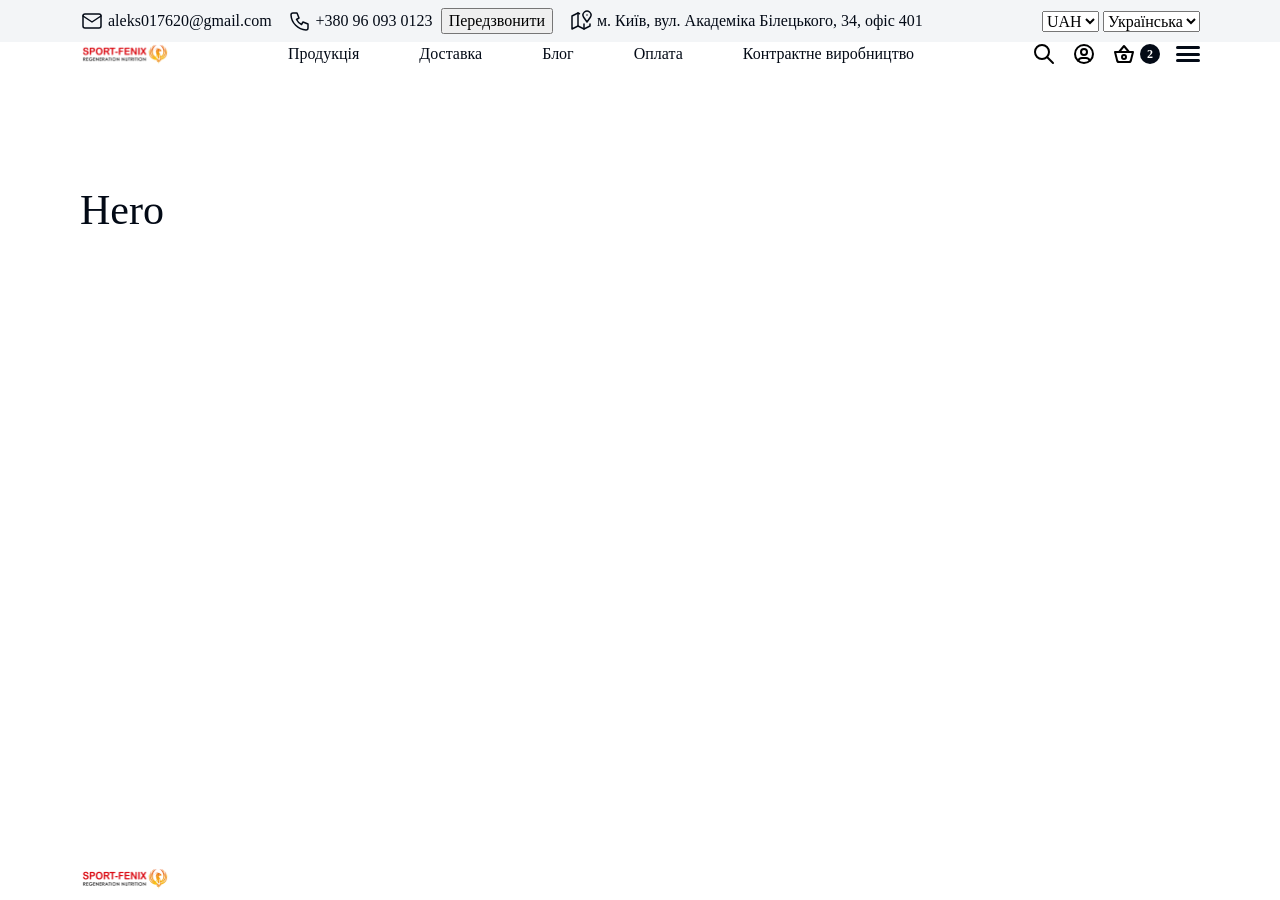
==== index.html @ d52bb426 "header" ====
<!DOCTYPE html>
<html lang="ru">

<head>
    <meta charset="UTF-8">
    <meta name="description" content="Free Web tutorials">
    <meta name="keywords" content="HTML, CSS, JavaScript">
    <meta name="author" content="Oleksandr Dorobalo">
    <meta name="viewport" content="width=device-width, initial-scale=1.0">
    <meta http-equiv="X-UA-Compatible" content="IE=edge">

    <title>SPORT-FENIX</title>
    <link rel="icon" type="image/png" href="assets/images/icon/flag.svg">

    <link rel="stylesheet" href="assets/css/style.css">
</head>

<body>
    <div class="site">
        <header class="header">
            <div class="header__top">
                <div class="wrapper container">
                    <div class="information">
                        <a href="mailto:aleks017620@gmail.com">
                            <svg width="24" height="24" viewBox="0 0 24 24" fill="none"
                                xmlns="http://www.w3.org/2000/svg">
                                <rect x="3" y="5" width="18" height="14" rx="2" stroke="#141718" stroke-width="1.5"
                                    stroke-linecap="round" stroke-linejoin="round" />
                                <path d="M3 7L12 13L21 7" stroke="#141718" stroke-width="1.5" stroke-linecap="round"
                                    stroke-linejoin="round" />
                            </svg>
                            aleks017620@gmail.com
                        </a>
                        <div class="group">
                            <a href="tel:+380 96 093 0123">
                                <svg width="24" height="24" viewBox="0 0 24 24" fill="none"
                                    xmlns="http://www.w3.org/2000/svg">
                                    <path
                                        d="M5 4H9L11 9L8.5 10.5C9.57096 12.6715 11.3285 14.429 13.5 15.5L15 13L20 15V19C20 20.1046 19.1046 21 18 21C9.92765 20.5094 3.49056 14.0724 3 6C3 4.89543 3.89543 4 5 4"
                                        stroke="#141718" stroke-width="1.5" stroke-linecap="round"
                                        stroke-linejoin="round" />
                                </svg>
                                +380 96 093 0123
                            </a>
                            <button class="callback">Передзвонити</button>
                        </div>
                        <a href="#">
                            <svg width="24" height="24" viewBox="0 0 24 24" fill="none"
                                xmlns="http://www.w3.org/2000/svg">
                                <path d="M18 5.99988V6.00988" stroke="#141718" stroke-width="1.5" stroke-linecap="round"
                                    stroke-linejoin="round" />
                                <path
                                    d="M18 13L14.5 7.99997C13.5691 6.31749 13.967 4.21072 15.4475 2.98372C16.928 1.75673 19.072 1.75673 20.5525 2.98372C22.0329 4.21072 22.4309 6.31749 21.5 7.99997L18 13"
                                    stroke="#141718" stroke-width="1.5" stroke-linecap="round"
                                    stroke-linejoin="round" />
                                <path d="M10.5 4.75L9 4L3 7V20L9 17L15 20L21 17V15" stroke="#141718" stroke-width="1.5"
                                    stroke-linecap="round" stroke-linejoin="round" />
                                <path d="M9 4V17" stroke="#141718" stroke-width="1.5" stroke-linecap="round"
                                    stroke-linejoin="round" />
                                <path d="M15 15V20" stroke="#141718" stroke-width="1.5" stroke-linecap="round"
                                    stroke-linejoin="round" />
                            </svg>
                            м. Київ, вул. Академіка Білецького, 34, офіс 401
                        </a>
                    </div>
                    <div class="change">
                        <select name="currency" id="">
                            <option value="UAH">UAH</option>
                            <option value="EUR">EUR</option>
                            <option value="USD">USD</option>
                            <option value="BTC">BTC</option>
                        </select>
                        <select name="language" id="">
                            <option value="Українська">Українська</option>
                            <option value="English">English</option>
                            <option value="Francais">Francais</option>
                            <option value="Русский">Русский</option>
                        </select>
                    </div>
                </div>
            </div>
            <div class="header__bottom">
                <div class="wrapper container">
                    <a href="index.html" class="header__logo logo">
                        <img src="assets/images/header/logo.svg" alt="logo">
                    </a>
                    <nav class="header__navigation navigation">
                        <ul class="navigation__list">
                            <li class="menu-item menu-item-has-children current-menu-item">
                                <a href="#">Продукція </a>
                            </li>
                            <li class="menu-item">
                                <a href="delivery.html">Доставка </a>
                            </li>
                            <li class="menu-item">
                                <a href="blog.html">Блог </a>
                            </li>
                            <li class="menu-item">
                                <a href="payment.html">Оплата </a>
                            </li>
                            <li class="menu-item">
                                <a href="production.html">Контрактне виробництво </a>
                            </li>
                        </ul>
                    </nav>
                    <div class="actions">
                        <button class="icon">
                            <svg width="24" height="24" viewBox="0 0 24 24" fill="none"
                                xmlns="http://www.w3.org/2000/svg">
                                <circle cx="10" cy="10" r="7" stroke="#141718" stroke-width="2" stroke-linecap="round"
                                    stroke-linejoin="round" />
                                <path d="M21 21L15 15" stroke="#141718" stroke-width="2" stroke-linecap="round"
                                    stroke-linejoin="round" />
                            </svg>
                        </button>
                        <button class="icon">
                            <svg width="24" height="24" viewBox="0 0 24 24" fill="none"
                                xmlns="http://www.w3.org/2000/svg">
                                <circle cx="12" cy="12" r="9" stroke="#141718" stroke-width="2" stroke-linecap="round"
                                    stroke-linejoin="round" />
                                <circle cx="12" cy="10" r="3" stroke="#141718" stroke-width="2" stroke-linecap="round"
                                    stroke-linejoin="round" />
                                <path
                                    d="M6.16797 18.849C6.67621 17.1575 8.23372 15.9995 9.99997 16H14C15.7686 15.9994 17.3277 17.1604 17.834 18.855"
                                    stroke="#141718" stroke-width="2" stroke-linecap="round" stroke-linejoin="round" />
                            </svg>
                        </button>
                        <button class="icon basket">
                            <svg width="24" height="24" viewBox="0 0 24 24" fill="none"
                                xmlns="http://www.w3.org/2000/svg">
                                <path d="M7 10L12 4L17 10" stroke="#141718" stroke-width="2" stroke-linecap="round"
                                    stroke-linejoin="round" />
                                <path fill-rule="evenodd" clip-rule="evenodd"
                                    d="M21 10L19 18C18.8071 19.1828 17.9655 20.0243 17 20H7C6.03448 20.0243 5.19295 19.1828 5 18L3 10H21Z"
                                    stroke="#141718" stroke-width="2" stroke-linecap="round" stroke-linejoin="round" />
                                <circle cx="12" cy="15" r="2" stroke="#141718" stroke-width="2" stroke-linecap="round"
                                    stroke-linejoin="round" />
                            </svg>
                            <span>2</span>
                        </button>
                        <button class="icon burger" id="burgerButton">
                            <span>
                                Menu
                            </span>
                        </button>
                    </div>
                </div>
            </div>
        </header>

        <main class="main">
            <section class="hero">
                <div class="container">
                    <h1>Hero</h1>
                </div>
            </section>

        </main>

        <footer class="footer">
            <div class="wrapper container">
                <a href="index.html" class="footer__logo logo">
                    <img src="assets/images/header/logo.svg" alt="logo">
                </a>
            </div>

        </footer>
    </div>

    <script src="assets/js/jquery.min.js"></script>
    <script src="assets/js/scripts.js"></script>
</body>

</html>
---- assets/css/style.css ----
@charset "UTF-8";
/**
  Нормализация блочной модели
 */
*,
*::before,
*::after {
  -webkit-box-sizing: border-box;
          box-sizing: border-box;
}

/**
  Убираем внутренние отступы слева тегам списков,
  у которых есть атрибут class
  */
:where(ul, ol):where([class]) {
  padding-left: 0;
}

/**
  Убираем внешние отступы body и двум другим тегам,
  у которых есть атрибут class
  */
body,
:where(blockquote, figure):where([class]) {
  margin: 0;
}

/**
  Убираем внешние отступы вертикали нужным тегам,
  у которых есть атрибут class
  */
:where(h1,
h2,
h3,
h4,
h5,
h6,
p,
ul,
ol,
dl):where([class]) {
  margin-block: 0;
}

:where(dd[class]) {
  margin-left: 0;
}

:where(fieldset[class]) {
  margin-left: 0;
  padding: 0;
  border: none;
}

/**
  Убираем стандартный маркер маркированному списку,
  у которого есть атрибут class
  */
:where(ul[class]) {
  list-style: none;
}

/**
  Обнуляем вертикальные внешние отступы параграфа,
  объявляем локальную переменную для внешнего отступа вниз,
  чтобы избежать взаимодействие с более сложным селектором
  */
p {
  --paragraphMarginBottom: 16px;
  margin-block: 0;
}
p:last-of-type {
  margin: 0;
}

/**
  Внешний отступ вниз для параграфа без атрибута class,
  который расположен не последним среди своих соседних элементов
  */
p:where(:not([class]):not(:last-child)) {
  margin-bottom: var(--paragraphMarginBottom);
}

/**
  Упрощаем работу с изображениями
  */
img {
  display: block;
  max-width: 100%;
  height: auto;
}

/**
  Наследуем свойства шрифт для полей ввода
  */
input,
textarea,
select,
button {
  font: inherit;
}

html {
  /**
  Пригодится в большинстве ситуаций
  (когда, например, нужно будет "прижать" футер к низу сайта)
  */
  height: 100%;
  /**
  Плавный скролл
  */
  scroll-behavior: smooth;
}

body {
  /**
  Пригодится в большинстве ситуаций
  (когда, например, нужно будет "прижать" футер к низу сайта)
  */
  min-height: 100%;
  /**
  Унифицированный интерлиньяж
  */
  line-height: 1.5;
}

/**
  Приводим к единому цвету svg-элементы
  */
svg *[fill] {
  fill: currentColor;
}

svg *[stroke] {
  stroke: currentColor;
}

/**
  Чиним баг задержки смены цвета при взаимодействии с svg-элементами
  */
svg * {
  -webkit-transition-property: fill, stroke;
  transition-property: fill, stroke;
}

/**
  Удаляем все анимации и переходы для людей,
  которые предпочитают их не использовать
  */
@media (prefers-reduced-motion: reduce) {
  * {
    -webkit-animation-duration: 0.01ms !important;
            animation-duration: 0.01ms !important;
    -webkit-animation-iteration-count: 1 !important;
            animation-iteration-count: 1 !important;
    -webkit-transition-duration: 0.01ms !important;
            transition-duration: 0.01ms !important;
    scroll-behavior: auto !important;
  }
}
table {
  border-collapse: collapse;
  border-spacing: 0;
}

@font-face {
  font-family: "Montserrat";
  src: url("../fonts/-thin-webfont.woff"), url("../fonts/montserrat-thin-webfont.woff2");
  font-weight: 100;
  font-style: normal;
  font-display: swap;
  font-optical-sizing: auto;
}
:root {
  /*colors*/
  --color-black: #030A16;
  --color-white: #ffffff;
  --color-white-alt: #F9F9F9;
  --color-blue: #377DFF;
  --color-red: #FD5454;
  --category-blue: #3A8DFF;
  --category-purple: #A23DFF;
  --category-orange: #FF8C42;
  --color-gray-dark: #667085;
  --color-gray: #A6A6A6;
  --color-light-gray: #F3F5F7;
  --color-transparent: transparent;
  --color-shadow: rgba(22, 28, 45, 0.05);
  /*colors*/
  /*border*/
  --border: 2px solid var(--color-black);
  --border-radius: 16px;
  --border-radius-small: 10px;
  --border-radius-large: 30px;
  /*border*/
  /*body*/
  --font-family-base: "AvenirNextCyr", serif;
  --container-width: 1120px;
  --container-padding-x: 20px;
  --section-padding-y: clamp(3rem, 1.195rem + 7.7vw, 8.125rem);
  /*body*/
  /*button*/
  --input-height: 56px;
  --button-height: 56px;
  --icon-button-height: 30px;
  --transition-duration: 0.3s;
  /*button*/
}

.container {
  width: 100%;
  max-width: calc(var(--container-width) + var(--container-padding-x) * 2);
  margin: 0 auto;
  padding-inline: var(--container-padding-x);
}

.visually-hidden {
  position: absolute !important;
  width: 1px !important;
  height: 1px !important;
  margin: -1px !important;
  border: 0 !important;
  padding: 0 !important;
  white-space: nowrap !important;
  -webkit-clip-path: inset(100%) !important;
          clip-path: inset(100%) !important;
  clip: rect(0 0 0 0) !important;
  overflow: hidden !important;
}

@media (max-width: 767px) {
  .hidden-mobile {
    display: none !important;
  }
}

@media (min-width: 768px) {
  .visible-mobile {
    display: none !important;
  }
}

section {
  padding-block: var(--section-padding-y);
}

.site {
  min-height: 100vh;
  display: -webkit-box;
  display: -ms-flexbox;
  display: flex;
  -webkit-box-orient: vertical;
  -webkit-box-direction: normal;
      -ms-flex-direction: column;
          flex-direction: column;
}

.wrapper {
  display: -webkit-box;
  display: -ms-flexbox;
  display: flex;
  -webkit-box-align: center;
      -ms-flex-align: center;
          align-items: center;
  -webkit-box-pack: justify;
      -ms-flex-pack: justify;
          justify-content: space-between;
}

.center {
  text-align: center;
}

html {
  scroll-behavior: smooth;
}

body {
  font-size: clamp(16px, 1.4285714286vw, 16px);
  display: -webkit-box;
  display: -ms-flexbox;
  display: flex;
  -webkit-box-orient: vertical;
  -webkit-box-direction: normal;
      -ms-flex-direction: column;
          flex-direction: column;
  color: var(--color-black);
  background: var(--color-white);
  font-family: var(--font-family-base);
  font-weight: 400;
  line-height: 1.25;
}
body.lock {
  max-height: 100vh;
  overflow: hidden;
}

main {
  overflow: hidden;
  -webkit-box-flex: 1;
      -ms-flex: 1;
          flex: 1;
}

a,
button,
input,
textarea,
svg * {
  -webkit-transition-duration: var(--transition-duration);
          transition-duration: var(--transition-duration);
}

a {
  color: inherit;
}
a, a:hover {
  text-decoration: none;
}

h1,
h2,
h3,
h4,
h5,
h6 {
  margin: 0;
}

h1 {
  font-size: clamp(30px, 3.75vw, 42px);
  font-weight: 400;
}

h2 {
  font-size: clamp(24px, 2.6785714286vw, 30px);
  font-weight: 400;
}

h3 {
  font-size: clamp(20px, 2.1428571429vw, 24px);
  font-weight: 500;
}

h4 {
  font-size: clamp(20px, 1.4285714286vw, 16px);
}

h5 {
  font-size: clamp(14px, 1.25vw, 14px);
}

@-webkit-keyframes backAndForth {
  0% {
    translate: 0 0;
  }
  50% {
    translate: 10px 0;
  }
  100% {
    translate: 0 0;
  }
}

@keyframes backAndForth {
  0% {
    translate: 0 0;
  }
  50% {
    translate: 10px 0;
  }
  100% {
    translate: 0 0;
  }
}
@-webkit-keyframes rorateElements {
  0% {
    rotate: 0;
  }
  25% {
    rotate: 15deg;
  }
  50% {
    rotate: 0;
  }
  75% {
    rotate: -15deg;
  }
  100% {
    rotate: 0;
  }
}
@keyframes rorateElements {
  0% {
    rotate: 0;
  }
  25% {
    rotate: 15deg;
  }
  50% {
    rotate: 0;
  }
  75% {
    rotate: -15deg;
  }
  100% {
    rotate: 0;
  }
}
.button {
  padding: 0;
  background-color: transparent;
  border: none;
  cursor: pointer;
  min-width: 140px;
  height: var(--button-height);
  text-transform: capitalize;
  display: -webkit-box;
  display: -ms-flexbox;
  display: flex;
  -webkit-box-align: center;
      -ms-flex-align: center;
          align-items: center;
  -webkit-box-pack: center;
      -ms-flex-pack: center;
          justify-content: center;
  gap: 8px;
  padding: 0 20px;
  font-size: clamp(16px, 1.4285714286vw, 16px);
  font-weight: 500;
  border-radius: var(--border-radius-large);
  color: var(--color-white);
  background: var(--color-black);
  border: 2px solid var(--color-black);
}
@media (hover: hover) {
  .button:hover {
    color: var(--color-blue);
    background: var(--color-transparent);
  }
}
@media (hover: none) {
  .button:active {
    color: var(--color-blue);
    background: var(--color-transparent);
  }
}
.button--white {
  min-width: 163px;
  color: var(--color-black);
  background: var(--color-white);
  border-color: var(--color-white);
}
@media (hover: hover) {
  .button--white:hover {
    color: var(--color-white);
    background: transparent;
  }
}
@media (hover: none) {
  .button--white:active {
    color: var(--color-white);
    background: transparent;
  }
}
.button--transparent {
  min-width: 163px;
  font-size: 16px;
  color: var(--color-white);
  background: var(--color-transparent);
  border: 2px solid var(--color-white);
}
@media (hover: hover) {
  .button--transparent:hover {
    color: var(--color-black);
    background: var(--color-white);
  }
}
@media (hover: none) {
  .button--transparent:active {
    color: var(--color-black);
    background: var(--color-white);
  }
}

.icon {
  padding: 0;
  background-color: transparent;
  border: none;
  cursor: pointer;
  display: -webkit-box;
  display: -ms-flexbox;
  display: flex;
  -webkit-box-pack: center;
      -ms-flex-pack: center;
          justify-content: center;
  -webkit-box-align: center;
      -ms-flex-align: center;
          align-items: center;
  width: 24px;
  height: 24px;
  gap: 4px;
}
.icon.basket {
  width: 48px;
}
.icon.basket span {
  display: -webkit-box;
  display: -ms-flexbox;
  display: flex;
  -webkit-box-pack: center;
      -ms-flex-pack: center;
          justify-content: center;
  -webkit-box-align: center;
      -ms-flex-align: center;
          align-items: center;
  width: 20px;
  aspect-ratio: 1;
  font-size: 12px;
  font-weight: 700;
  line-height: 1;
  color: var(--color-white);
  background: var(--color-black);
  border-radius: 50%;
}

.burger {
  position: relative;
  z-index: 2;
}
.burger::before, .burger::after {
  content: "";
  display: block;
  width: 100%;
  height: 3px;
  background: var(--color-black);
  border-radius: 3px;
  position: absolute;
  left: 50%;
  translate: -50% 0;
  -webkit-transition: all 0.3s ease;
  transition: all 0.3s ease;
}
.burger::before {
  top: 4px;
}
.burger::after {
  bottom: 4px;
}
.burger span {
  font-size: 0;
  display: block;
  width: 100%;
  height: 3px;
  background: var(--color-black);
  border-radius: 3px;
}
.burger.burger--active::before, .burger.burger--active::after {
  width: 90%;
  top: 50%;
  bottom: auto;
  translate: -50% -50%;
}
.burger.burger--active::before {
  rotate: 45deg;
}
.burger.burger--active::after {
  rotate: -45deg;
}

form {
  margin-top: clamp(2rem, 1.648rem + 1.5vw, 3rem);
  display: -webkit-box;
  display: -ms-flexbox;
  display: flex;
  -webkit-box-orient: vertical;
  -webkit-box-direction: normal;
      -ms-flex-direction: column;
          flex-direction: column;
  -webkit-box-align: start;
      -ms-flex-align: start;
          align-items: flex-start;
  gap: 24px;
  /* Стилизованный radio button */
  /* Стилизованный чекбокс */
}
@media (max-width: 767px) {
  form {
    gap: 20px;
  }
}
form label {
  width: 100%;
  display: -webkit-box;
  display: -ms-flexbox;
  display: flex;
  -webkit-box-orient: vertical;
  -webkit-box-direction: reverse;
      -ms-flex-direction: column-reverse;
          flex-direction: column-reverse;
  -webkit-box-align: start;
      -ms-flex-align: start;
          align-items: flex-start;
  gap: 8px;
  font-size: 14px;
  font-weight: 500;
  line-height: 1.4;
  text-transform: capitalize;
}
form label.wrap {
  -webkit-box-orient: vertical;
  -webkit-box-direction: normal;
      -ms-flex-direction: column;
          flex-direction: column;
}
form label.hidden-area {
  display: -webkit-box;
  display: -ms-flexbox;
  display: flex;
  opacity: 0;
  max-height: 0;
  overflow: hidden;
  -webkit-transition: opacity 0.5s ease, max-height 0.5s ease;
  transition: opacity 0.5s ease, max-height 0.5s ease;
}
form label.hidden-area.show {
  opacity: 1;
  max-height: 120px;
}
form label label.required::before {
  content: "*";
  color: red;
  font-weight: bold;
}
form label p {
  position: relative;
}
form input,
form select,
form textarea {
  margin: 0;
  font-family: "AvenirNextCyr";
  font-size: 16px;
  font-weight: 500;
  line-height: 1.5;
  outline: none;
  width: 100%;
  height: var(--input-height);
  padding: 16px 24px;
  color: var(--color-black);
  border: 1px solid var(--color-gray-alt);
}
form input::-webkit-input-placeholder, form select::-webkit-input-placeholder, form textarea::-webkit-input-placeholder {
  color: var(--color-gray);
}
form input::-moz-placeholder, form select::-moz-placeholder, form textarea::-moz-placeholder {
  color: var(--color-gray);
}
form input:-ms-input-placeholder, form select:-ms-input-placeholder, form textarea:-ms-input-placeholder {
  color: var(--color-gray);
}
form input::-ms-input-placeholder, form select::-ms-input-placeholder, form textarea::-ms-input-placeholder {
  color: var(--color-gray);
}
form input::placeholder,
form select::placeholder,
form textarea::placeholder {
  color: var(--color-gray);
}
form input:focus-visible,
form select:focus-visible,
form textarea:focus-visible {
  border: 1px solid var(--color-blue);
}
form input[required] ~ p::after,
form select[required] ~ p::after,
form textarea[required] ~ p::after {
  content: "*";
  color: var(--color-red);
  font-weight: bold;
  position: absolute;
  left: 100%;
  top: 0;
  margin-left: 5px;
}
form input.error,
form select.error,
form textarea.error {
  border: 1px solid var(--color-red) !important;
}
form textarea {
  min-height: 120px;
  resize: none;
}
form .error-message {
  font-size: 12px;
  color: var(--color-error);
}
form .open {
  padding: 0;
  background-color: transparent;
  border: none;
  cursor: pointer;
  display: -webkit-box;
  display: -ms-flexbox;
  display: flex;
  -webkit-box-align: center;
      -ms-flex-align: center;
          align-items: center;
  gap: 8px;
  font-size: 14px;
  font-weight: 500;
  line-height: 1.4;
  text-transform: capitalize;
  color: var(--color-blue);
}
@media (hover: hover) {
  form .open:hover {
    color: var(--color-black);
  }
}
@media (hover: none) {
  form .open:active {
    color: var(--color-black);
  }
}
form .custom-radio {
  -webkit-box-orient: horizontal;
  -webkit-box-direction: normal;
      -ms-flex-direction: row;
          flex-direction: row;
  -webkit-box-align: center;
      -ms-flex-align: center;
          align-items: center;
  -webkit-box-pack: justify;
      -ms-flex-pack: justify;
          justify-content: space-between;
  -webkit-user-select: none;
     -moz-user-select: none;
      -ms-user-select: none;
          user-select: none;
  position: relative;
  cursor: pointer;
  color: var(--color-black);
  background: var(--color-white);
  /* Скрыть стандартный radio button */
  /* Стиль для видимого элемента radio button */
}
form .custom-radio .wpcf7-radio {
  width: 100%;
}
form .custom-radio .wpcf7-list-item {
  margin: 0;
  display: -webkit-box;
  display: -ms-flexbox;
  display: flex;
  -webkit-box-align: center;
      -ms-flex-align: center;
          align-items: center;
  padding: 0px 24px;
}
form .custom-radio .wpcf7-list-item > label {
  cursor: pointer;
  padding: 16px 0;
}
form .custom-radio input[type=radio] {
  position: absolute;
  opacity: 0;
  cursor: pointer;
  height: 0;
  width: 0;
  /* При отмеченном radio button изменить цвет и показать "галочку" */
}
form .custom-radio input[type=radio]:checked ~ .radiomark::after {
  opacity: 1;
}
form .custom-radio .radiomark {
  display: inline-block;
  width: 24px;
  height: 24px;
  border-radius: 50%;
  position: relative;
  cursor: pointer;
  background: var(--transparent);
  border: 2px solid var(--color-black);
  -webkit-transition: all 0.3s ease;
  transition: all 0.3s ease;
  /* Отображение "галочки" внутри radio button */
}
form .custom-radio .radiomark.active::after {
  opacity: 1;
}
form .custom-radio .radiomark::after {
  content: "";
  position: absolute;
  display: block;
  left: 50%;
  top: 50%;
  translate: -50% -50%;
  width: 50%;
  height: 50%;
  opacity: 0;
  background: var(--color-blue);
  border-radius: 50%;
  -webkit-transition: all 0.3s ease;
  transition: all 0.3s ease;
}
form .custom-checkbox {
  -webkit-box-orient: horizontal;
  -webkit-box-direction: normal;
      -ms-flex-direction: row;
          flex-direction: row;
  -webkit-box-align: center;
      -ms-flex-align: center;
          align-items: center;
  -webkit-box-pack: justify;
      -ms-flex-pack: justify;
          justify-content: space-between;
  -webkit-user-select: none;
     -moz-user-select: none;
      -ms-user-select: none;
          user-select: none;
  position: relative;
  cursor: pointer;
  color: var(--color-black);
  background: var(--color-white);
  /* Скрыть стандартный чекбокс */
  /* Стиль для видимого элемента чекбокса */
}
form .custom-checkbox .wpcf7-checkbox {
  width: 100%;
}
form .custom-checkbox .wpcf7-list-item {
  margin: 0;
  display: -webkit-box;
  display: -ms-flexbox;
  display: flex;
  -webkit-box-align: center;
      -ms-flex-align: center;
          align-items: center;
  padding: 0px 24px;
}
form .custom-checkbox .wpcf7-list-item > label {
  cursor: pointer;
  padding: 16px 0;
}
form .custom-checkbox input[type=checkbox] {
  position: absolute;
  opacity: 0;
  cursor: pointer;
  height: 0;
  width: 0;
  /* При отмеченном чекбоксе изменить цвет и показать "галочку" */
}
form .custom-checkbox input[type=checkbox]:checked + .checkmark {
  border-color: var(--color-blue);
}
form .custom-checkbox input[type=checkbox]:checked + .checkmark::after {
  opacity: 1;
}
form .custom-checkbox .checkmark {
  display: inline-block;
  width: 24px;
  height: 24px;
  border-radius: 6px;
  position: relative;
  cursor: pointer;
  background: var(--color-transparent);
  border: 2px solid var(--color-black);
  /* Отображение "галочки" внутри чекбокса */
}
form .custom-checkbox .checkmark.active::after {
  opacity: 1;
}
form .custom-checkbox .checkmark::after {
  content: "";
  position: absolute;
  left: 0%;
  top: 0%;
  width: 100%;
  height: 100%;
  opacity: 0;
  background: url(../images/icon/checkbox.svg) no-repeat center;
}
form.search__form {
  position: relative;
}
form.search__form.absolute {
  margin: 0;
  position: absolute;
  top: 12px;
  right: 0px;
}
@media (max-width: 1023px) {
  form.search__form.absolute {
    top: 0;
  }
}
@media (max-width: 767px) {
  form.search__form {
    position: relative;
    margin-top: 20px;
  }
}
form.search__form .search__input {
  padding-left: 52px;
}
form.search__form .search__btn {
  position: absolute;
  left: 16px;
  top: 50%;
  translate: 0 -50%;
  padding: 0;
  background-color: transparent;
  border: none;
  cursor: pointer;
  width: 24px;
  aspect-ratio: 1;
  display: -webkit-box;
  display: -ms-flexbox;
  display: flex;
  -webkit-box-pack: center;
      -ms-flex-pack: center;
          justify-content: center;
  -webkit-box-align: center;
      -ms-flex-align: center;
          align-items: center;
}
@media (hover: hover) {
  form.search__form .search__btn:hover {
    color: var(--color-blue);
  }
}
@media (hover: none) {
  form.search__form .search__btn:active {
    color: var(--color-blue);
  }
}
form .button--transparent {
  color: var(--color-blue);
}

.cf7sg-response-output {
  display: none;
}

.wpcf7 form .wpcf7-response-output {
  margin: 0;
}

.subscription {
  position: relative;
}
.subscription form {
  -webkit-box-orient: horizontal;
  -webkit-box-direction: normal;
      -ms-flex-direction: row;
          flex-direction: row;
  max-width: 520px;
  gap: 16px;
  margin: clamp(2rem, 1.824rem + 0.75vw, 2.5rem) auto 0;
}
@media (max-width: 560px) {
  .subscription form {
    -webkit-box-orient: vertical;
    -webkit-box-direction: normal;
        -ms-flex-direction: column;
            flex-direction: column;
  }
}
.subscription .wpcf7 form .wpcf7-response-output {
  position: absolute;
  top: 100%;
  margin: 0;
  left: 50%;
  translate: -50% 0;
}

.select2 {
  width: 100% !important;
}
.select2.error {
  border: 1px solid var(--color-red);
}

.select2-results__option--selectable {
  background: var(--color-gray);
}

.select2-container {
  z-index: 1;
}

.select2-container--default .select2-results__option--highlighted.select2-results__option--selectable {
  background-color: var(--color-blue);
}

.select2-container--default .select2-selection--single {
  margin: 0;
  outline: none;
  width: 100%;
  height: var(--input-height);
  border: 1px solid var(--color-gray-alt);
  border-radius: 0;
}
.select2-container--default .select2-selection--single::-webkit-input-placeholder {
  color: var(--color-gray);
}
.select2-container--default .select2-selection--single::-moz-placeholder {
  color: var(--color-gray);
}
.select2-container--default .select2-selection--single:-ms-input-placeholder {
  color: var(--color-gray);
}
.select2-container--default .select2-selection--single::-ms-input-placeholder {
  color: var(--color-gray);
}
.select2-container--default .select2-selection--single::placeholder {
  color: var(--color-gray);
}
.select2-container--default .select2-selection--single:focus-visible {
  border: 1px solid var(--color-blue);
}
.select2-container--default .select2-selection--single[required] ~ p::after {
  content: "*";
  color: var(--color-red);
  font-weight: bold;
  position: absolute;
  left: 100%;
  top: 0;
  margin-left: 5px;
}
@media (max-width: 767px) {
  .select2-container--default .select2-selection--single {
    height: 56px;
  }
}
.select2-container--default .select2-selection--single:focus-visible {
  border: 1px solid var(--color-black);
}
.select2-container--default .select2-selection--single .select2-selection__rendered {
  font-family: "AvenirNextCyr";
  font-size: 16px;
  font-weight: 500;
  line-height: 1.5;
  text-transform: capitalize;
  padding: 16px 24px;
}

.select2-dropdown {
  margin-top: 30px;
}

.select2-container--default .select2-selection--single .select2-selection__arrow {
  width: 18px;
  height: 18px;
  top: 50%;
  right: 24px;
  translate: 0 -50%;
  -webkit-transition: all 0.3s ease;
  transition: all 0.3s ease;
}
.select2-container--default .select2-selection--single .select2-selection__arrow b {
  position: static;
  display: block;
  margin: 0;
  width: 100%;
  height: 100%;
  border: none;
  background: url(../images/icon/chevron-black.svg) no-repeat center;
  -webkit-transition: all 0.3s ease;
  transition: all 0.3s ease;
}

.select2-container--open {
  z-index: 2;
}

.select2-container--default.select2-container--open .select2-selection--single .select2-selection__arrow b {
  rotate: 180deg;
}

.select2-container--default.select2-container--open.select2-container--below .select2-selection--single,
.select2-container--default.select2-container--open.select2-container--below .select2-selection--multiple {
  border-color: var(--color-blue);
}

.swiper__navigation {
  display: -webkit-box;
  display: -ms-flexbox;
  display: flex;
  -webkit-box-align: center;
      -ms-flex-align: center;
          align-items: center;
  -webkit-box-pack: center;
      -ms-flex-pack: center;
          justify-content: center;
  width: calc(50% - clamp(1.688rem, 1.331rem + 0.74vw, 2rem));
}
@media (max-width: 767px) {
  .swiper__navigation {
    width: 100%;
  }
}
.swiper__navigation--team {
  display: none;
}
@media (max-width: 767px) {
  .swiper__navigation--team {
    display: -webkit-box;
    display: -ms-flexbox;
    display: flex;
    position: absolute;
    left: 50%;
    translate: -50% 0;
  }
  .swiper__navigation--team .swiper-pagination {
    margin-top: 17px;
  }
}

.swiper-pagination {
  padding: 24px 0;
  position: static;
  width: auto !important;
  display: -webkit-box;
  display: -ms-flexbox;
  display: flex;
  -webkit-box-align: center;
      -ms-flex-align: center;
          align-items: center;
  gap: 8px;
}
@media (max-width: 767px) {
  .swiper-pagination {
    margin-top: 10px;
    padding: 0;
  }
}
.swiper-pagination-bullet {
  width: 8px;
  height: 8px;
  margin: 0 !important;
  border-radius: 5px;
  background: var(--color-gray);
}
.swiper-pagination-bullet-active {
  margin: 0;
  background-color: var(--color-blue);
}

.swiper__navigation-buttons {
  display: -webkit-box;
  display: -ms-flexbox;
  display: flex;
  -webkit-box-align: center;
      -ms-flex-align: center;
          align-items: center;
  gap: 12px;
  position: absolute;
  left: 50%;
  bottom: 0;
  z-index: 1;
}
@media (max-width: 767px) {
  .swiper__navigation-buttons {
    display: none;
    position: static;
  }
}
.swiper__navigation-buttons .swiper-button-next,
.swiper__navigation-buttons .swiper-button-prev {
  position: static;
  margin: 0;
  width: 48px;
  height: 48px;
  background: var(--color-blue);
}
.swiper__navigation-buttons .swiper-button-next:after,
.swiper__navigation-buttons .swiper-button-prev:after {
  content: "";
  width: 100%;
  height: 100%;
  background: url(../images/icon/arrow-left.svg) no-repeat center;
}
.swiper__navigation-buttons .swiper-button-next::after {
  rotate: 180deg;
}

.header {
  position: relative;
}
.header.fixed {
  position: fixed;
  left: 0;
  right: 0;
  top: 0;
  z-index: 1;
}
.header a {
  display: -webkit-box;
  display: -ms-flexbox;
  display: flex;
  -webkit-box-pack: center;
      -ms-flex-pack: center;
          justify-content: center;
  -webkit-box-align: center;
      -ms-flex-align: center;
          align-items: center;
  gap: 4px;
}
@media (hover: hover) {
  .header a:hover {
    color: var(--color-blue);
  }
}
@media (hover: none) {
  .header a:active {
    color: var(--color-blue);
  }
}
.header__top {
  padding: 8px 0;
  background: var(--color-light-gray);
}
.header__top .information {
  display: -webkit-box;
  display: -ms-flexbox;
  display: flex;
  -webkit-box-align: center;
      -ms-flex-align: center;
          align-items: center;
  gap: 16px;
}
.header__top .information .group {
  display: -webkit-box;
  display: -ms-flexbox;
  display: flex;
  -webkit-box-align: center;
      -ms-flex-align: center;
          align-items: center;
  gap: 8px;
}
.header__bottom .actions {
  display: -webkit-box;
  display: -ms-flexbox;
  display: flex;
  -webkit-box-align: center;
      -ms-flex-align: center;
          align-items: center;
  gap: 16px;
}

@media (hover: hover) {
  .logo:hover {
    scale: 1.1;
  }
}
@media (hover: none) {
  .logo:active {
    scale: 1.1;
  }
}
.logo img {
  max-width: 90px;
}
@media (max-width: 767px) {
  .logo img {
    max-width: 70px;
  }
}

.navigation {
  display: -webkit-box;
  display: -ms-flexbox;
  display: flex;
  -webkit-box-pack: center;
      -ms-flex-pack: center;
          justify-content: center;
  -webkit-box-align: center;
      -ms-flex-align: center;
          align-items: center;
  gap: 50px;
}
@media (max-width: 767px) {
  .navigation {
    padding: 40px 24px;
    position: absolute;
    top: -1000%;
    left: 0;
    z-index: 1;
    width: 100%;
    height: 100vh;
    opacity: 0;
    -webkit-transition: all 0.3s ease;
    transition: all 0.3s ease;
    background: var(--color-white);
  }
  .navigation.navigation--active {
    top: 100%;
    opacity: 1;
  }
}
.navigation__list {
  display: -webkit-box;
  display: -ms-flexbox;
  display: flex;
  -webkit-box-pack: center;
      -ms-flex-pack: center;
          justify-content: center;
  -webkit-box-align: center;
      -ms-flex-align: center;
          align-items: center;
  gap: 60px;
}
.navigation__list li a {
  position: relative;
  display: block;
  font-weight: 500;
}
.navigation__list li a::after {
  content: "";
  position: absolute;
  left: 50%;
  top: 100%;
  translate: -50% 0;
  width: 0;
  height: 2px;
  background: var(--color-black);
  -webkit-transition-duration: var(--transition-duration);
          transition-duration: var(--transition-duration);
}
@media (hover: hover) {
  .navigation__list li a:hover {
    color: var(--color-black);
  }
  .navigation__list li a:hover::after {
    width: 100%;
  }
}
@media (hover: none) {
  .navigation__list li a:active {
    color: var(--color-black);
  }
  .navigation__list li a:active::after {
    width: 100%;
  }
}

.footer {
  padding: 10px;
}/*# sourceMappingURL=style.css.map */
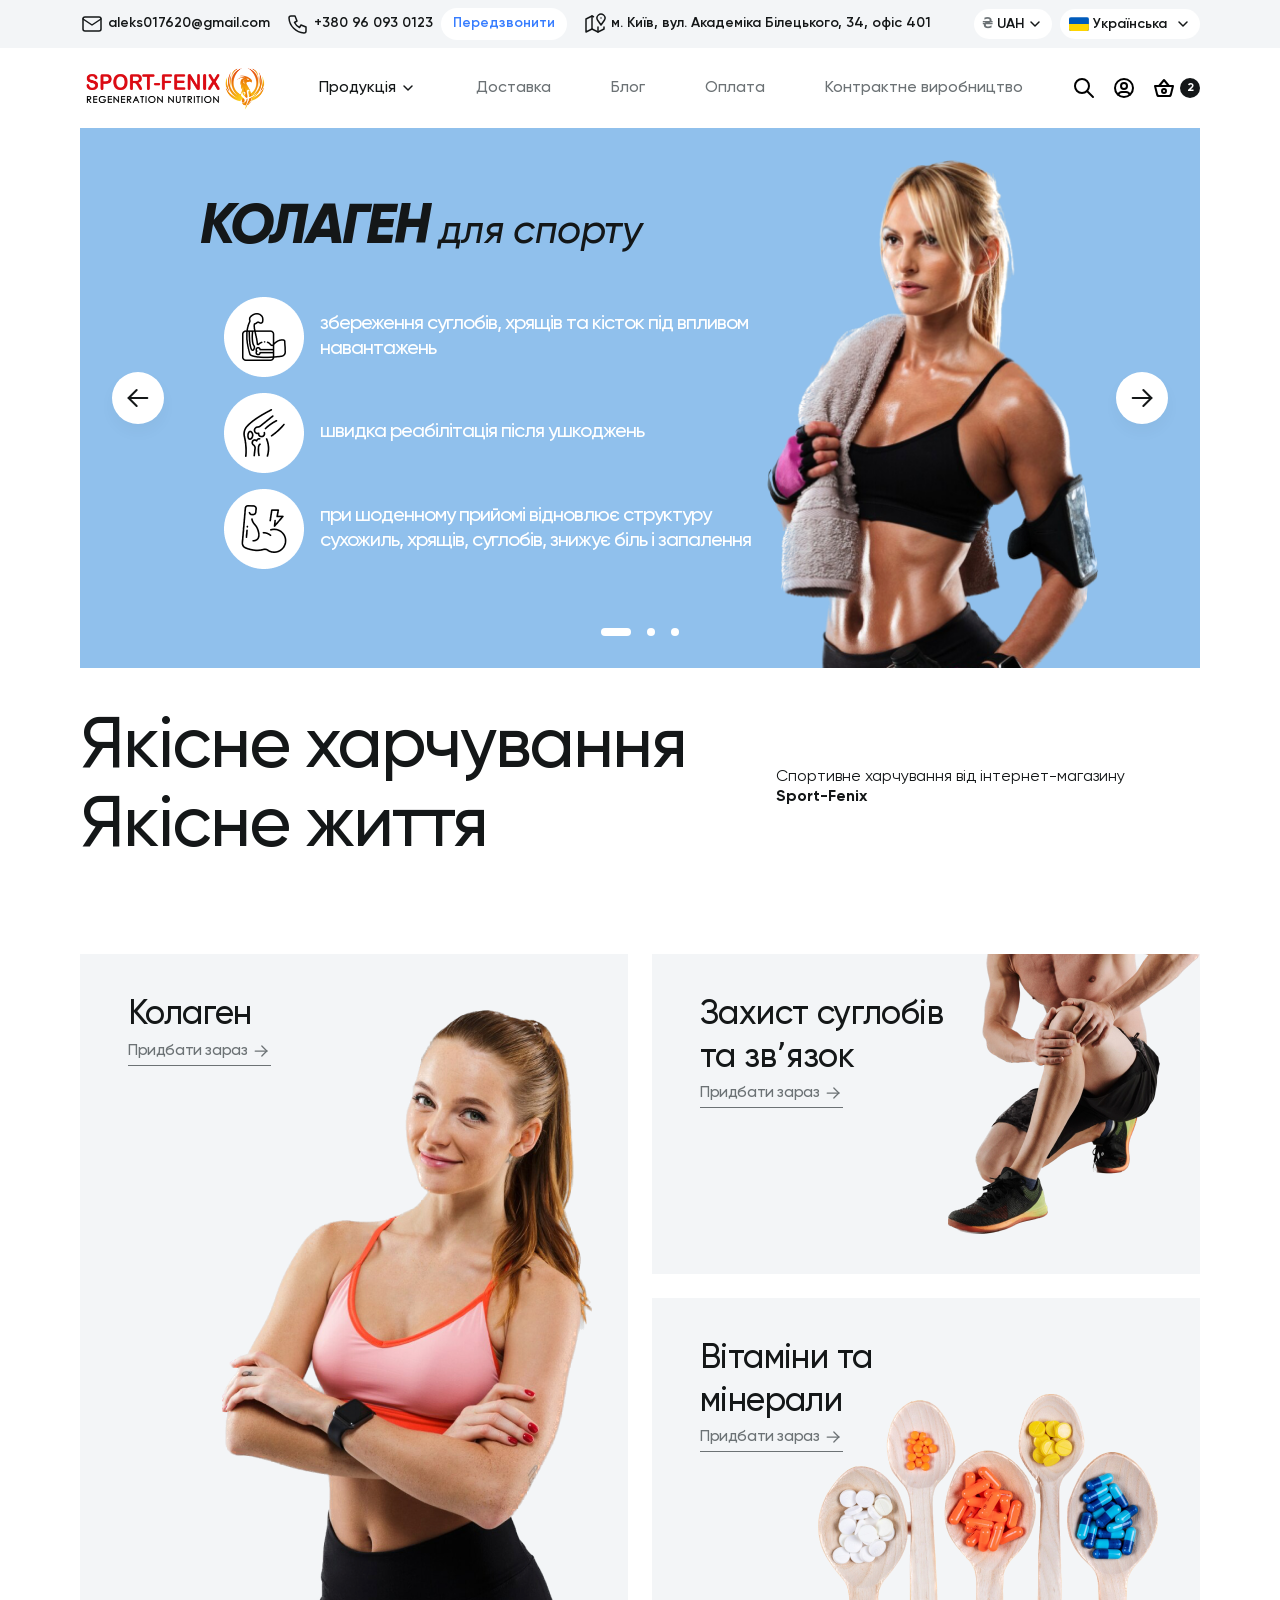
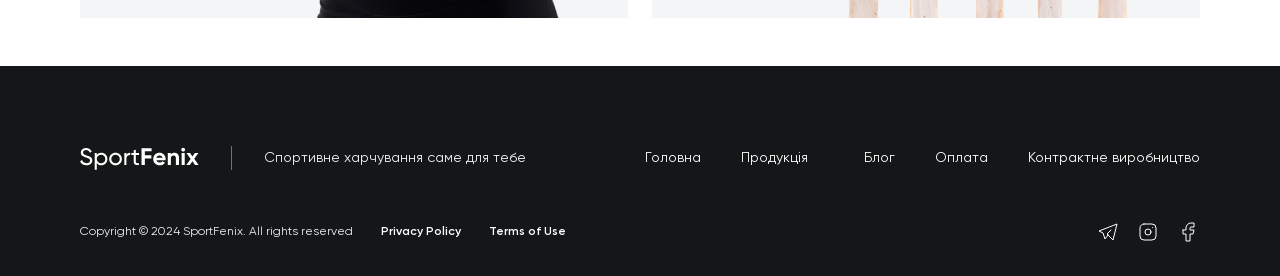
==== commit 8fc35409: "hero" ====
--- a/index.html
+++ b/index.html
@@ -10,8 +10,10 @@
     <meta http-equiv="X-UA-Compatible" content="IE=edge">
 
     <title>SPORT-FENIX</title>
-    <link rel="icon" type="image/png" href="assets/images/icon/flag.svg">
-
+    <link rel="icon" type="image/png" href="assets/images/icons/flag.svg">
+
+    <link rel="stylesheet" href="assets/css/swiper-bundle.min.css">
+    <link rel="stylesheet" href="assets/css/select2.min.css">
     <link rel="stylesheet" href="assets/css/style.css">
 </head>
 
@@ -64,21 +66,24 @@
                         </a>
                     </div>
                     <div class="change">
-                        <select name="currency" id="">
-                            <option value="UAH">UAH</option>
-                            <option value="EUR">EUR</option>
-                            <option value="USD">USD</option>
-                            <option value="BTC">BTC</option>
+                        <select id="currency-select" class="currency-select">
+                            <option value="UAH" data-symbol="₴">UAH</option>
+                            <option value="RUB" data-symbol="₽">RUB</option>
+                            <option value="USD" data-symbol="$">USD</option>
+                            <option value="EUR" data-symbol="€">EUR</option>
+                            <option value="BTC" data-symbol="₿">BTC</option>
                         </select>
-                        <select name="language" id="">
-                            <option value="Українська">Українська</option>
-                            <option value="English">English</option>
-                            <option value="Francais">Francais</option>
-                            <option value="Русский">Русский</option>
+                        <select id="language-select" class="language-select">
+                            <option value="ua" data-image="assets/images/icons/country/Ukraine.svg">Українська</option>
+                            <option value="en" data-image="assets/images/icons/country/UK.svg">English</option>
+                            <option value="ru" data-image="assets/images/icons/country/Russia.svg">Русский</option>
+                            <option value="fr" data-image="assets/images/icons/country/Francais.svg">Français</option>
+                            <option value="es" data-image="assets/images/icons/country/Spain.svg">Español</option>
                         </select>
                     </div>
                 </div>
             </div>
+
             <div class="header__bottom">
                 <div class="wrapper container">
                     <a href="index.html" class="header__logo logo">
@@ -88,6 +93,17 @@
                         <ul class="navigation__list">
                             <li class="menu-item menu-item-has-children current-menu-item">
                                 <a href="#">Продукція </a>
+                                <ul class="sub-menu">
+                                    <li><a href="#">Амінокислоти</a></li>
+                                    <li><a href="#">Креатиновмісні</a></li>
+                                    <li><a href="#">Захист суглобів та зв'язок</a></li>
+                                    <li><a href="#">Протеїн</a></li>
+                                    <li><a href="#">Підвищення тестостерону</a></li>
+                                    <li><a href="#">Колаген</a></li>
+                                    <li><a href="#">Жироспалювачі</a></li>
+                                    <li><a href="#">Омега та Рибій жир</a></li>
+                                    <li><a href="#">Вітаміни та мінерали</a></li>
+                                </ul>
                             </li>
                             <li class="menu-item">
                                 <a href="delivery.html">Доставка </a>
@@ -151,24 +167,236 @@
         <main class="main">
             <section class="hero">
                 <div class="container">
-                    <h1>Hero</h1>
+                    <div class="swiper" id="hero">
+                        <ul class="swiper-wrapper">
+                            <li class="swiper-slide" style="background: var(--color-light-blue);">
+                                <div class="content">
+                                    <h2><span>КОЛАГЕН</span> для спорту</h2>
+                                    <ul class="slide__list">
+                                        <li>
+                                            <img src="assets/images/hero/img1.png" alt="">
+                                            <p>ЗБЕРЕЖЕННЯ СУГЛОБІВ, ХРЯЩІВ ТА КІСТОК ПІД ВПЛИВОМ НАВАНТАЖЕНЬ</p>
+                                        </li>
+                                        <li>
+                                            <img src="assets/images/hero/img2.png" alt="">
+                                            <p>ШВИДКА РЕАБІЛІТАЦІЯ ПІСЛЯ УШКОДЖЕНЬ</p>
+                                        </li>
+                                        <li>
+                                            <img src="assets/images/hero/img3.png" alt="">
+                                            <p>ПРИ ШОДЕННОМУ ПРИЙОМІ ВІДНОВЛЮЄ СТРУКТУРУ СУХОЖИЛЬ, ХРЯЩІВ, СУГЛОБІВ,
+                                                ЗНИЖУЄ БІЛЬ і ЗАПАЛЕННЯ</p>
+                                        </li>
+                                    </ul>
+                                </div>
+                                <img src="assets/images/hero/girl1.png" alt="namelogo">
+                            </li>
+                            <li class="swiper-slide" style="background: var( --category-orange);">
+                                <div class="content">
+                                    <h2><span>КОЛАГЕН</span> для спорту</h2>
+                                    <ul class="slide__list">
+                                        <li>
+                                            <img src="assets/images/hero/img1.png" alt="">
+                                            <p>ЗБЕРЕЖЕННЯ СУГЛОБІВ, ХРЯЩІВ ТА КІСТОК ПІД ВПЛИВОМ НАВАНТАЖЕНЬ</p>
+                                        </li>
+                                        <li>
+                                            <img src="assets/images/hero/img2.png" alt="">
+                                            <p>ШВИДКА РЕАБІЛІТАЦІЯ ПІСЛЯ УШКОДЖЕНЬ</p>
+                                        </li>
+                                        <li>
+                                            <img src="assets/images/hero/img3.png" alt="">
+                                            <p>ПРИ ШОДЕННОМУ ПРИЙОМІ ВІДНОВЛЮЄ СТРУКТУРУ СУХОЖИЛЬ, ХРЯЩІВ, СУГЛОБІВ,
+                                                ЗНИЖУЄ БІЛЬ і ЗАПАЛЕННЯ</p>
+                                        </li>
+                                    </ul>
+                                </div>
+                                <img src="assets/images/hero/girl2.png" alt="namelogo">
+                            </li>
+                            <li class="swiper-slide" style="background: var(--category-purple);">
+                                <div class="content">
+                                    <h2><span>КОЛАГЕН</span> для спорту</h2>
+                                    <ul class="slide__list">
+                                        <li>
+                                            <img src="assets/images/hero/img1.png" alt="">
+                                            <p>ЗБЕРЕЖЕННЯ СУГЛОБІВ, ХРЯЩІВ ТА КІСТОК ПІД ВПЛИВОМ НАВАНТАЖЕНЬ</p>
+                                        </li>
+                                        <li>
+                                            <img src="assets/images/hero/img2.png" alt="">
+                                            <p>ШВИДКА РЕАБІЛІТАЦІЯ ПІСЛЯ УШКОДЖЕНЬ</p>
+                                        </li>
+                                        <li>
+                                            <img src="assets/images/hero/img3.png" alt="">
+                                            <p>ПРИ ШОДЕННОМУ ПРИЙОМІ ВІДНОВЛЮЄ СТРУКТУРУ СУХОЖИЛЬ, ХРЯЩІВ, СУГЛОБІВ,
+                                                ЗНИЖУЄ БІЛЬ і ЗАПАЛЕННЯ</p>
+                                        </li>
+                                    </ul>
+                                </div>
+                                <img src="assets/images/hero/girl1.png" alt="namelogo">
+                            </li>
+                        </ul>
+                        <div class="swiper__navigation">
+                            <div class="swiper-pagination hero-pagination"></div>
+                            <div class="swiper__navigation-buttons">
+                                <div class="swiper-button-prev hero-button-prev"></div>
+                                <div class="swiper-button-next hero-button-next"></div>
+                            </div>
+                        </div>
+                    </div>
+                    <div class="title">
+                        <h1>Якісне харчування Якісне життя</h1>
+                        <p>Спортивне харчування від інтернет-магазину <b>Sport-Fenix</b></p>
+                    </div>
                 </div>
             </section>
-
-        </main>
-
-        <footer class="footer">
-            <div class="wrapper container">
-                <a href="index.html" class="footer__logo logo">
-                    <img src="assets/images/header/logo.svg" alt="logo">
+            <section class="banner">
+                <div class="container">
+                    <ul class="banner__list">
+                        <li style="background-image: url(assets/images/hero/girl2.png);">
+                            <h3>Колаген</h3>
+                            <a href="#">
+                                Придбати зараз
+                                <svg width="20" height="20" viewBox="0 0 20 20" fill="none"
+                                    xmlns="http://www.w3.org/2000/svg">
+                                    <path d="M4.16666 10H15.8333" stroke="#6C7275" stroke-width="1.25"
+                                        stroke-linecap="round" stroke-linejoin="round" />
+                                    <path d="M10.8333 15L15.8333 10" stroke="#6C7275" stroke-width="1.25"
+                                        stroke-linecap="round" stroke-linejoin="round" />
+                                    <path d="M10.8333 5L15.8333 10" stroke="#6C7275" stroke-width="1.25"
+                                        stroke-linecap="round" stroke-linejoin="round" />
+                                </svg>
+                            </a>
+                        </li>
+                        <li style="background-image: url(assets/images/hero/leg.png);">
+                            <h3>Захист суглобів та звʼязок</h3>
+                            <a href="#">
+                                Придбати зараз
+                                <svg width="20" height="20" viewBox="0 0 20 20" fill="none"
+                                    xmlns="http://www.w3.org/2000/svg">
+                                    <path d="M4.16666 10H15.8333" stroke="#6C7275" stroke-width="1.25"
+                                        stroke-linecap="round" stroke-linejoin="round" />
+                                    <path d="M10.8333 15L15.8333 10" stroke="#6C7275" stroke-width="1.25"
+                                        stroke-linecap="round" stroke-linejoin="round" />
+                                    <path d="M10.8333 5L15.8333 10" stroke="#6C7275" stroke-width="1.25"
+                                        stroke-linecap="round" stroke-linejoin="round" />
+                                </svg>
+                            </a>
+                        </li>
+                        <li style="background-image: url(assets/images/hero/spoon.png);">
+                            <h3>Вітаміни та мінерали</h3>
+                            <a href="#">
+                                Придбати зараз
+                                <svg width="20" height="20" viewBox="0 0 20 20" fill="none"
+                                    xmlns="http://www.w3.org/2000/svg">
+                                    <path d="M4.16666 10H15.8333" stroke="#6C7275" stroke-width="1.25"
+                                        stroke-linecap="round" stroke-linejoin="round" />
+                                    <path d="M10.8333 15L15.8333 10" stroke="#6C7275" stroke-width="1.25"
+                                        stroke-linecap="round" stroke-linejoin="round" />
+                                    <path d="M10.8333 5L15.8333 10" stroke="#6C7275" stroke-width="1.25"
+                                        stroke-linecap="round" stroke-linejoin="round" />
+                                </svg>
+                            </a>
+                        </li>
+                    </ul>
+                </div>
+            </section>
+            <section class="products">
+                <div class="container">
+                    <div class="swiper" id="products">
+                    <ul class="swiper-wrapper products__list">
+                        <li class="swiper-slide">
+                            <div class="product__img">
+                                <img src="assets/images/products/1png" alt="">
+                            </div>
+                        </li>
+                    </ul>
+                    <div class="swiper__navigation">
+                        <div class="swiper-pagination products-pagination"></div>
+                        <div class="swiper__navigation-buttons">
+                            <div class="swiper-button-prev products-button-prev"></div>
+                            <div class="swiper-button-next products-button-next"></div>
+                        </div>
+                    </div>
+                </div>
+    </div>
+    </section>
+    </main>
+
+    <footer class="footer">
+        <div class="wrapper container">
+            <a href="index.html" class="footer__logo logo">
+                <img src="assets/images/header/SportFenix.svg" alt="logo">
+                <span></span>
+                <p>Спортивне харчування саме для тебе</p>
+            </a>
+            <nav class="footer__navigation navigation">
+                <ul class="navigation__list">
+                    <li class="menu-item">
+                        <a href="index.html">Головна</a>
+                    </li>
+                    <li class="menu-item menu-item-has-children current-menu-item">
+                        <a href="#">Продукція </a>
+                        <ul class="sub-menu">
+                            <li><a href="#">Амінокислоти</a></li>
+                            <li><a href="#">Креатиновмісні</a></li>
+                            <li><a href="#">Захист суглобів та зв'язок</a></li>
+                            <li><a href="#">Протеїн</a></li>
+                            <li><a href="#">Підвищення тестостерону</a></li>
+                            <li><a href="#">Колаген</a></li>
+                            <li><a href="#">Жироспалювачі</a></li>
+                            <li><a href="#">Омега та Рибій жир</a></li>
+                            <li><a href="#">Вітаміни та мінерали</a></li>
+                        </ul>
+                    </li>
+                    <li class="menu-item">
+                        <a href="blog.html">Блог </a>
+                    </li>
+                    <li class="menu-item">
+                        <a href="payment.html">Оплата </a>
+                    </li>
+                    <li class="menu-item">
+                        <a href="production.html">Контрактне виробництво </a>
+                    </li>
+                </ul>
+            </nav>
+        </div>
+        <div class="wrapper container">
+            <div class="info">
+                <p class="copy">Copyright © 2024 SportFenix. All rights reserved</p>
+                <a href="#">Privacy Policy</a>
+                <a href="#">Terms of Use</a>
+            </div>
+            <div class="social">
+                <a href="#">
+                    <svg width="24" height="24" viewBox="0 0 24 24" fill="none" xmlns="http://www.w3.org/2000/svg">
+                        <path d="M15 10L11 14L17 20L21 4L3 11L7 13L9 19L12 15" stroke="white" stroke-linecap="round"
+                            stroke-linejoin="round" />
+                    </svg>
+                </a>
+                <a href="#"><svg width="24" height="24" viewBox="0 0 24 24" fill="none"
+                        xmlns="http://www.w3.org/2000/svg">
+                        <rect x="4" y="4" width="16" height="16" rx="4" stroke="white" stroke-linecap="round"
+                            stroke-linejoin="round" />
+                        <circle cx="12" cy="12" r="3" stroke="white" stroke-linecap="round" stroke-linejoin="round" />
+                        <path d="M16.5 7.49999V7.50099" stroke="white" stroke-linecap="round" stroke-linejoin="round" />
+                    </svg>
+                </a>
+                <a href="#"><svg width="24" height="24" viewBox="0 0 24 24" fill="none"
+                        xmlns="http://www.w3.org/2000/svg">
+                        <path
+                            d="M7 10V14H10V21H14V14H17L18 10H14V8C14 7.44772 14.4477 7 15 7H18V3H15C12.2386 3 10 5.23858 10 8V10H7"
+                            stroke="white" stroke-linecap="round" stroke-linejoin="round" />
+                    </svg>
                 </a>
             </div>
-
-        </footer>
+        </div>
+
+    </footer>
     </div>
 
     <script src="assets/js/jquery.min.js"></script>
+    <script src="assets/js/swiper-bundle.min.js"></script>
+    <script src="assets/js/select2.min.js"></script>
     <script src="assets/js/scripts.js"></script>
+
 </body>
 
 </html>
--- a/assets/css/style.css
+++ b/assets/css/style.css
@@ -165,40 +165,177 @@
 }
 
 @font-face {
-  font-family: "Montserrat";
-  src: url("../fonts/-thin-webfont.woff"), url("../fonts/montserrat-thin-webfont.woff2");
+  font-family: "Gilroy";
+  src: url("../fonts/Gilroy/Gilroy-UltraLight.woff"), url("../fonts/Gilroy/Gilroy-Ultralight.woff2");
   font-weight: 100;
   font-style: normal;
   font-display: swap;
   font-optical-sizing: auto;
 }
+@font-face {
+  font-family: "Gilroy";
+  src: url("../fonts/Gilroy/Gilroy-Light.woff"), url("../fonts/Gilroy/Gilroy-Light.woff2");
+  font-weight: 200;
+  font-style: normal;
+  font-display: swap;
+  font-optical-sizing: auto;
+}
+@font-face {
+  font-family: "Gilroy";
+  src: url("../fonts/Gilroy/Gilroy-Thin.woff"), url("../fonts/Gilroy/Gilroy-Thin.woff2");
+  font-weight: 300;
+  font-style: normal;
+  font-display: swap;
+  font-optical-sizing: auto;
+}
+@font-face {
+  font-family: "Gilroy";
+  src: url("../fonts/Gilroy/Gilroy-Regular.woff"), url("../fonts/Gilroy/Gilroy-Regular.woff2");
+  font-weight: 400;
+  font-style: normal;
+  font-display: swap;
+  font-optical-sizing: auto;
+}
+@font-face {
+  font-family: "Gilroy";
+  src: url("../fonts/Gilroy/Gilroy-Medium.woff"), url("../fonts/Gilroy/Gilroy-Medium.woff2");
+  font-weight: 500;
+  font-style: normal;
+  font-display: swap;
+  font-optical-sizing: auto;
+}
+@font-face {
+  font-family: "Gilroy";
+  src: url("../fonts/Gilroy/Gilroy-Semibold.woff"), url("../fonts/Gilroy/Gilroy-Semibold.woff2");
+  font-weight: 600;
+  font-style: normal;
+  font-display: swap;
+  font-optical-sizing: auto;
+}
+@font-face {
+  font-family: "Gilroy";
+  src: url("../fonts/Gilroy/Gilroy-Bold.woff"), url("../fonts/Gilroy/Gilroy-Bold.woff2");
+  font-weight: 700;
+  font-style: normal;
+  font-display: swap;
+  font-optical-sizing: auto;
+}
+@font-face {
+  font-family: "Gilroy";
+  src: url("../fonts/Gilroy/Gilroy-Extrabold.woff"), url("../fonts/Gilroy/Gilroy-Extrabold.woff2");
+  font-weight: 800;
+  font-style: normal;
+  font-display: swap;
+  font-optical-sizing: auto;
+}
+@font-face {
+  font-family: "Gilroy";
+  src: url("../fonts/Gilroy/Gilroy-Black.woff"), url("../fonts/Gilroy/Gilroy-Black.woff2");
+  font-weight: 900;
+  font-style: normal;
+  font-display: swap;
+  font-optical-sizing: auto;
+}
+@font-face {
+  font-family: "Gilroy";
+  src: url("../fonts/Gilroy/Gilroy-UltraLightItalic.woff"), url("../fonts/Gilroy/Gilroy-UltraLightItalic.woff2");
+  font-weight: 100;
+  font-style: italic;
+  font-display: swap;
+  font-optical-sizing: auto;
+}
+@font-face {
+  font-family: "Gilroy";
+  src: url("../fonts/Gilroy/Gilroy-LightItalic.woff"), url("../fonts/Gilroy/Gilroy-LightItalic.woff2");
+  font-weight: 200;
+  font-style: italic;
+  font-display: swap;
+  font-optical-sizing: auto;
+}
+@font-face {
+  font-family: "Gilroy";
+  src: url("../fonts/Gilroy/Gilroy-ThinItalic.woff"), url("../fonts/Gilroy/Gilroy-ThinItalic.woff2");
+  font-weight: 300;
+  font-style: italic;
+  font-display: swap;
+  font-optical-sizing: auto;
+}
+@font-face {
+  font-family: "Gilroy";
+  src: url("../fonts/Gilroy/Gilroy-RegularItalic.woff"), url("../fonts/Gilroy/Gilroy-RegularItalic.woff2");
+  font-weight: 500;
+  font-style: italic;
+  font-display: swap;
+  font-optical-sizing: auto;
+}
+@font-face {
+  font-family: "Gilroy";
+  src: url("../fonts/Gilroy/Gilroy-MediumItalic.woff"), url("../fonts/Gilroy/Gilroy-MediumItalic.woff2");
+  font-weight: 500;
+  font-style: italic;
+  font-display: swap;
+  font-optical-sizing: auto;
+}
+@font-face {
+  font-family: "Gilroy";
+  src: url("../fonts/Gilroy/Gilroy-SemiboldItalic.woff"), url("../fonts/Gilroy/Gilroy-SemiboldItalic.woff2");
+  font-weight: 600;
+  font-style: italic;
+  font-display: swap;
+  font-optical-sizing: auto;
+}
+@font-face {
+  font-family: "Gilroy";
+  src: url("../fonts/Gilroy/Gilroy-BoldItalic.woff"), url("../fonts/Gilroy/Gilroy-BoldItalic.woff2");
+  font-weight: 700;
+  font-style: italic;
+  font-display: swap;
+  font-optical-sizing: auto;
+}
+@font-face {
+  font-family: "Gilroy";
+  src: url("../fonts/Gilroy/Gilroy-ExtraboldItalic.woff"), url("../fonts/Gilroy/Gilroy-ExtraboldItalic.woff2");
+  font-weight: 800;
+  font-style: italic;
+  font-display: swap;
+  font-optical-sizing: auto;
+}
+@font-face {
+  font-family: "Gilroy";
+  src: url("../fonts/Gilroy/Gilroy-BlackItalic.woff"), url("../fonts/Gilroy/Gilroy-BlackItalic.woff2");
+  font-weight: 900;
+  font-style: italic;
+  font-display: swap;
+  font-optical-sizing: auto;
+}
 :root {
   /*colors*/
-  --color-black: #030A16;
+  --color-black: #141718;
   --color-white: #ffffff;
-  --color-white-alt: #F9F9F9;
+  --color-light-white: #F9F9F9;
+  --color-dark-gray: #6C7275;
+  --color-gray: #A6A6A6;
+  --color-light-gray: #F3F5F7;
   --color-blue: #377DFF;
+  --color-light-blue: #90C0EC;
   --color-red: #FD5454;
   --category-blue: #3A8DFF;
   --category-purple: #A23DFF;
   --category-orange: #FF8C42;
-  --color-gray-dark: #667085;
-  --color-gray: #A6A6A6;
-  --color-light-gray: #F3F5F7;
   --color-transparent: transparent;
   --color-shadow: rgba(22, 28, 45, 0.05);
   /*colors*/
   /*border*/
   --border: 2px solid var(--color-black);
   --border-radius: 16px;
-  --border-radius-small: 10px;
-  --border-radius-large: 30px;
+  --border-radius-small: 8px;
+  --border-radius-large: 32px;
   /*border*/
   /*body*/
-  --font-family-base: "AvenirNextCyr", serif;
+  --font-family-base: "Gilroy", serif;
   --container-width: 1120px;
   --container-padding-x: 20px;
-  --section-padding-y: clamp(3rem, 1.195rem + 7.7vw, 8.125rem);
+  --section-padding-y: 48px;
   /*body*/
   /*button*/
   --input-height: 56px;
@@ -209,6 +346,7 @@
 }
 
 .container {
+  position: relative;
   width: 100%;
   max-width: calc(var(--container-width) + var(--container-padding-x) * 2);
   margin: 0 auto;
@@ -242,7 +380,7 @@
 }
 
 section {
-  padding-block: var(--section-padding-y);
+  padding-top: var(--section-padding-y);
 }
 
 .site {
@@ -277,7 +415,6 @@
 }
 
 body {
-  font-size: clamp(16px, 1.4285714286vw, 16px);
   display: -webkit-box;
   display: -ms-flexbox;
   display: flex;
@@ -288,6 +425,7 @@
   color: var(--color-black);
   background: var(--color-white);
   font-family: var(--font-family-base);
+  font-size: 16px;
   font-weight: 400;
   line-height: 1.25;
 }
@@ -329,18 +467,29 @@
 }
 
 h1 {
-  font-size: clamp(30px, 3.75vw, 42px);
-  font-weight: 400;
+  font-size: clamp(30px, 6.4285714286vw, 72px);
+  font-weight: 500;
+  line-height: 1.1;
+  letter-spacing: -2px;
 }
 
 h2 {
-  font-size: clamp(24px, 2.6785714286vw, 30px);
-  font-weight: 400;
+  font-size: clamp(24px, 3.5714285714vw, 40px);
+  font-weight: 500;
+  line-height: 1.2;
+  letter-spacing: -0.4px;
+}
+h2 span {
+  font-size: clamp(24px, 5vw, 56px);
+  font-weight: 800;
+  line-height: 1.3;
+  letter-spacing: -2px;
 }
 
 h3 {
-  font-size: clamp(20px, 2.1428571429vw, 24px);
+  font-size: clamp(20px, 3.0357142857vw, 34px);
   font-weight: 500;
+  letter-spacing: -0.6px;
 }
 
 h4 {
@@ -355,8 +504,11 @@
   0% {
     translate: 0 0;
   }
-  50% {
-    translate: 10px 0;
+  25% {
+    translate: -4px 0;
+  }
+  75% {
+    translate: 4px 0;
   }
   100% {
     translate: 0 0;
@@ -367,8 +519,11 @@
   0% {
     translate: 0 0;
   }
-  50% {
-    translate: 10px 0;
+  25% {
+    translate: -4px 0;
+  }
+  75% {
+    translate: 4px 0;
   }
   100% {
     translate: 0 0;
@@ -502,10 +657,7 @@
   height: 24px;
   gap: 4px;
 }
-.icon.basket {
-  width: 48px;
-}
-.icon.basket span {
+.icon span {
   display: -webkit-box;
   display: -ms-flexbox;
   display: flex;
@@ -523,11 +675,43 @@
   color: var(--color-white);
   background: var(--color-black);
   border-radius: 50%;
+  -webkit-transition-duration: var(--transition-duration);
+          transition-duration: var(--transition-duration);
+}
+@media (hover: hover) {
+  .icon:hover {
+    color: var(--color-blue);
+  }
+  .icon:hover span {
+    background: var(--color-blue);
+  }
+}
+@media (hover: none) {
+  .icon:active {
+    color: var(--color-blue);
+  }
+  .icon:active span {
+    background: var(--color-blue);
+  }
+}
+.icon.basket {
+  width: 48px;
 }
 
 .burger {
   position: relative;
   z-index: 2;
+  display: none;
+}
+@media (hover: hover) {
+  .burger:hover::before, .burger:hover::after {
+    background: var(--color-blue);
+  }
+}
+@media (hover: none) {
+  .burger:active::before, .burger:active::after {
+    background: var(--color-blue);
+  }
 }
 .burger::before, .burger::after {
   content: "";
@@ -567,6 +751,9 @@
 }
 .burger.burger--active::after {
   rotate: -45deg;
+}
+.burger.burger--active span {
+  opacity: 0;
 }
 
 form {
@@ -977,86 +1164,79 @@
   translate: -50% 0;
 }
 
+#currency-select + .select2 .currency-symbol {
+  color: var(--color-dark-gray);
+}
+
+#language-select + .select2 {
+  min-width: 140px;
+}
+
 .select2 {
   width: 100% !important;
 }
 .select2.error {
   border: 1px solid var(--color-red);
 }
-
-.select2-results__option--selectable {
-  background: var(--color-gray);
-}
-
 .select2-container {
   z-index: 1;
 }
-
-.select2-container--default .select2-results__option--highlighted.select2-results__option--selectable {
-  background-color: var(--color-blue);
+.select2-container--open {
+  z-index: 2;
 }
 
 .select2-container--default .select2-selection--single {
   margin: 0;
   outline: none;
+  display: -webkit-box;
+  display: -ms-flexbox;
+  display: flex;
+  -webkit-box-align: center;
+      -ms-flex-align: center;
+          align-items: center;
   width: 100%;
-  height: var(--input-height);
-  border: 1px solid var(--color-gray-alt);
-  border-radius: 0;
-}
-.select2-container--default .select2-selection--single::-webkit-input-placeholder {
-  color: var(--color-gray);
-}
-.select2-container--default .select2-selection--single::-moz-placeholder {
-  color: var(--color-gray);
-}
-.select2-container--default .select2-selection--single:-ms-input-placeholder {
-  color: var(--color-gray);
-}
-.select2-container--default .select2-selection--single::-ms-input-placeholder {
-  color: var(--color-gray);
-}
-.select2-container--default .select2-selection--single::placeholder {
-  color: var(--color-gray);
-}
-.select2-container--default .select2-selection--single:focus-visible {
-  border: 1px solid var(--color-blue);
-}
-.select2-container--default .select2-selection--single[required] ~ p::after {
-  content: "*";
-  color: var(--color-red);
-  font-weight: bold;
-  position: absolute;
-  left: 100%;
-  top: 0;
-  margin-left: 5px;
-}
-@media (max-width: 767px) {
-  .select2-container--default .select2-selection--single {
-    height: 56px;
-  }
-}
-.select2-container--default .select2-selection--single:focus-visible {
-  border: 1px solid var(--color-black);
+  height: 30px;
+  border: none;
+  border-radius: var(--border-radius);
 }
 .select2-container--default .select2-selection--single .select2-selection__rendered {
-  font-family: "AvenirNextCyr";
-  font-size: 16px;
-  font-weight: 500;
-  line-height: 1.5;
-  text-transform: capitalize;
-  padding: 16px 24px;
-}
-
-.select2-dropdown {
-  margin-top: 30px;
+  font-size: 14px;
+  font-weight: 600;
+  color: inherit;
+  padding-inline: 8px 28px;
+}
+.select2-container--default .select2-selection--single .select2-selection__rendered > span {
+  display: -webkit-box;
+  display: -ms-flexbox;
+  display: flex;
+  -webkit-box-align: center;
+      -ms-flex-align: center;
+          align-items: center;
+  gap: 4px;
+}
+
+.select2-results__option--selectable > span {
+  display: -webkit-box;
+  display: -ms-flexbox;
+  display: flex;
+  -webkit-box-align: center;
+      -ms-flex-align: center;
+          align-items: center;
+  gap: 4px;
+  font-size: 14px;
+  font-weight: 600;
+  color: inherit;
+}
+
+.select2-container--default .select2-results__option--highlighted.select2-results__option--selectable {
+  background-color: var(--color-gray);
 }
 
 .select2-container--default .select2-selection--single .select2-selection__arrow {
   width: 18px;
   height: 18px;
   top: 50%;
-  right: 24px;
+  right: 8px;
   translate: 0 -50%;
   -webkit-transition: all 0.3s ease;
   transition: all 0.3s ease;
@@ -1068,22 +1248,17 @@
   width: 100%;
   height: 100%;
   border: none;
-  background: url(../images/icon/chevron-black.svg) no-repeat center;
+  background: url(../images/icons/chevron-down.svg) no-repeat center;
   -webkit-transition: all 0.3s ease;
   transition: all 0.3s ease;
 }
 
-.select2-container--open {
-  z-index: 2;
-}
-
 .select2-container--default.select2-container--open .select2-selection--single .select2-selection__arrow b {
   rotate: 180deg;
 }
 
-.select2-container--default.select2-container--open.select2-container--below .select2-selection--single,
-.select2-container--default.select2-container--open.select2-container--below .select2-selection--multiple {
-  border-color: var(--color-blue);
+.swiper {
+  z-index: 0;
 }
 
 .swiper__navigation {
@@ -1121,8 +1296,10 @@
 }
 
 .swiper-pagination {
-  padding: 24px 0;
-  position: static;
+  top: auto !important;
+  bottom: 32px !important;
+  left: 50% !important;
+  translate: -50% 0;
   width: auto !important;
   display: -webkit-box;
   display: -ms-flexbox;
@@ -1130,7 +1307,7 @@
   -webkit-box-align: center;
       -ms-flex-align: center;
           align-items: center;
-  gap: 8px;
+  gap: 16px;
 }
 @media (max-width: 767px) {
   .swiper-pagination {
@@ -1143,26 +1320,15 @@
   height: 8px;
   margin: 0 !important;
   border-radius: 5px;
-  background: var(--color-gray);
+  background: var(--color-white);
+  opacity: 1;
 }
 .swiper-pagination-bullet-active {
   margin: 0;
-  background-color: var(--color-blue);
-}
-
-.swiper__navigation-buttons {
-  display: -webkit-box;
-  display: -ms-flexbox;
-  display: flex;
-  -webkit-box-align: center;
-      -ms-flex-align: center;
-          align-items: center;
-  gap: 12px;
-  position: absolute;
-  left: 50%;
-  bottom: 0;
-  z-index: 1;
-}
+  width: 30px;
+  background-color: var(--color-white);
+}
+
 @media (max-width: 767px) {
   .swiper__navigation-buttons {
     display: none;
@@ -1171,21 +1337,39 @@
 }
 .swiper__navigation-buttons .swiper-button-next,
 .swiper__navigation-buttons .swiper-button-prev {
-  position: static;
+  top: 50%;
+  translate: 0 -50%;
   margin: 0;
-  width: 48px;
-  height: 48px;
-  background: var(--color-blue);
+  width: 52px;
+  height: 52px;
+  background: var(--color-white);
+  border-radius: 50%;
+  -webkit-box-shadow: 0px 8px 16px 0px rgba(0, 0, 0, 0.0352941176);
+          box-shadow: 0px 8px 16px 0px rgba(0, 0, 0, 0.0352941176);
+}
+.swiper__navigation-buttons .swiper-button-next.swiper-button-disabled,
+.swiper__navigation-buttons .swiper-button-prev.swiper-button-disabled {
+  opacity: 1;
+}
+.swiper__navigation-buttons .swiper-button-next.swiper-button-disabled:after,
+.swiper__navigation-buttons .swiper-button-prev.swiper-button-disabled:after {
+  opacity: 0.5;
 }
 .swiper__navigation-buttons .swiper-button-next:after,
 .swiper__navigation-buttons .swiper-button-prev:after {
   content: "";
   width: 100%;
   height: 100%;
-  background: url(../images/icon/arrow-left.svg) no-repeat center;
-}
-.swiper__navigation-buttons .swiper-button-next::after {
+  background: url(../images/icons/arrow-right.svg) no-repeat center;
+}
+.swiper__navigation-buttons .swiper-button-prev {
+  left: 32px;
+}
+.swiper__navigation-buttons .swiper-button-prev::after {
   rotate: 180deg;
+}
+.swiper__navigation-buttons .swiper-button-next {
+  right: 32px;
 }
 
 .header {
@@ -1197,6 +1381,10 @@
   right: 0;
   top: 0;
   z-index: 1;
+  background: var(--color-white);
+}
+.header.fixed .header__bottom {
+  padding: 8px 0;
 }
 .header a {
   display: -webkit-box;
@@ -1209,6 +1397,8 @@
       -ms-flex-align: center;
           align-items: center;
   gap: 4px;
+  font-size: 14px;
+  font-weight: 600;
 }
 @media (hover: hover) {
   .header a:hover {
@@ -1242,6 +1432,43 @@
           align-items: center;
   gap: 8px;
 }
+.header__top .information .group .callback {
+  padding: 0;
+  background-color: transparent;
+  border: none;
+  cursor: pointer;
+  height: 32px;
+  padding: 4px 12px;
+  font-size: 14px;
+  font-weight: 600;
+  color: var(--color-blue);
+  background: var(--color-white);
+  border-radius: var(--border-radius);
+}
+@media (hover: hover) {
+  .header__top .information .group .callback:hover {
+    color: var(--color-white);
+    background: var(--color-blue);
+  }
+}
+@media (hover: none) {
+  .header__top .information .group .callback:active {
+    color: var(--color-white);
+    background: var(--color-blue);
+  }
+}
+.header__top .change {
+  display: -webkit-box;
+  display: -ms-flexbox;
+  display: flex;
+  -webkit-box-align: center;
+      -ms-flex-align: center;
+          align-items: center;
+  gap: 8px;
+}
+.header__bottom {
+  padding: 16px 0;
+}
 .header__bottom .actions {
   display: -webkit-box;
   display: -ms-flexbox;
@@ -1252,26 +1479,29 @@
   gap: 16px;
 }
 
-@media (hover: hover) {
-  .logo:hover {
-    scale: 1.1;
-  }
-}
-@media (hover: none) {
-  .logo:active {
-    scale: 1.1;
-  }
-}
 .logo img {
-  max-width: 90px;
+  max-height: 48px;
+  -webkit-transition-duration: var(--transition-duration);
+          transition-duration: var(--transition-duration);
 }
 @media (max-width: 767px) {
   .logo img {
-    max-width: 70px;
+    max-height: 48px;
   }
 }
 
 .navigation {
+  -ms-flex-item-align: stretch;
+      align-self: stretch;
+}
+@media (max-width: 767px) {
+  .navigation.navigation--active {
+    top: 100%;
+    opacity: 1;
+  }
+}
+.navigation__list {
+  height: 100%;
   display: -webkit-box;
   display: -ms-flexbox;
   display: flex;
@@ -1281,28 +1511,9 @@
   -webkit-box-align: center;
       -ms-flex-align: center;
           align-items: center;
-  gap: 50px;
-}
-@media (max-width: 767px) {
-  .navigation {
-    padding: 40px 24px;
-    position: absolute;
-    top: -1000%;
-    left: 0;
-    z-index: 1;
-    width: 100%;
-    height: 100vh;
-    opacity: 0;
-    -webkit-transition: all 0.3s ease;
-    transition: all 0.3s ease;
-    background: var(--color-white);
-  }
-  .navigation.navigation--active {
-    top: 100%;
-    opacity: 1;
-  }
-}
-.navigation__list {
+  gap: 60px;
+}
+.navigation__list > li {
   display: -webkit-box;
   display: -ms-flexbox;
   display: flex;
@@ -1312,42 +1523,359 @@
   -webkit-box-align: center;
       -ms-flex-align: center;
           align-items: center;
-  gap: 60px;
-}
-.navigation__list li a {
-  position: relative;
-  display: block;
-  font-weight: 500;
-}
-.navigation__list li a::after {
+  height: 100%;
+}
+@media (hover: hover) {
+  .navigation__list > li.menu-item-has-children:hover .sub-menu {
+    display: -webkit-box;
+    display: -ms-flexbox;
+    display: flex;
+  }
+  .navigation__list > li.menu-item-has-children:hover > a {
+    color: var(--color-blue);
+  }
+  .navigation__list > li.menu-item-has-children:hover > a::after {
+    background-color: var(--color-blue);
+    rotate: 180deg;
+  }
+}
+@media (hover: none) {
+  .navigation__list > li.menu-item-has-children:active .sub-menu {
+    display: -webkit-box;
+    display: -ms-flexbox;
+    display: flex;
+  }
+  .navigation__list > li.menu-item-has-children:active > a {
+    color: var(--color-blue);
+  }
+  .navigation__list > li.menu-item-has-children:active > a::after {
+    background-color: var(--color-blue);
+    rotate: 180deg;
+  }
+}
+.navigation__list > li.menu-item-has-children .sub-menu {
+  width: 100%;
+  display: none;
+  padding: 20px;
+  position: absolute;
+  left: 0;
+  top: 100%;
+  -ms-flex-wrap: wrap;
+      flex-wrap: wrap;
+  gap: 4px 0;
+  background: var(--color-light-gray);
+  border-radius: var(--border-radius-small);
+}
+.navigation__list > li.menu-item-has-children .sub-menu li {
+  width: 25%;
+  display: -webkit-box;
+  display: -ms-flexbox;
+  display: flex;
+}
+.navigation__list > li.menu-item-has-children > a::after {
   content: "";
-  position: absolute;
-  left: 50%;
-  top: 100%;
-  translate: -50% 0;
-  width: 0;
-  height: 2px;
-  background: var(--color-black);
+  display: inline-block;
+  min-width: 16px;
+  height: 16px;
+  background-color: var(--color-black);
+  mask: url("../images/icons/chevron-down.svg") no-repeat center;
+  -webkit-mask: url("../images/icons/chevron-down.svg") no-repeat center;
+  mask-size: contain;
+  -webkit-mask-size: contain;
   -webkit-transition-duration: var(--transition-duration);
           transition-duration: var(--transition-duration);
 }
+.navigation__list > li.current-menu-item a {
+  color: var(--color-black);
+}
+.navigation__list > li a {
+  height: 100%;
+  position: relative;
+  display: -webkit-box;
+  display: -ms-flexbox;
+  display: flex;
+  -webkit-box-align: center;
+      -ms-flex-align: center;
+          align-items: center;
+  font-size: 16px;
+  font-weight: 500;
+  line-height: 1.4;
+  color: var(--color-dark-gray);
+}
 @media (hover: hover) {
-  .navigation__list li a:hover {
-    color: var(--color-black);
-  }
-  .navigation__list li a:hover::after {
-    width: 100%;
+  .navigation__list > li a:hover {
+    color: var(--color-blue);
   }
 }
 @media (hover: none) {
-  .navigation__list li a:active {
-    color: var(--color-black);
-  }
-  .navigation__list li a:active::after {
-    width: 100%;
+  .navigation__list > li a:active {
+    color: var(--color-blue);
+  }
+}
+
+.hero {
+  padding: 0;
+}
+.hero .swiper-slide {
+  height: 540px;
+  display: -webkit-box;
+  display: -ms-flexbox;
+  display: flex;
+  -webkit-box-pack: justify;
+      -ms-flex-pack: justify;
+          justify-content: space-between;
+  padding: 32px 100px 0;
+}
+.hero .swiper-slide .content {
+  padding: 32px 0 32px 20px;
+}
+.hero .swiper-slide h2 {
+  font-style: italic;
+}
+.hero .swiper-slide ul {
+  margin-top: 32px;
+  padding-left: 24px;
+  display: -webkit-box;
+  display: -ms-flexbox;
+  display: flex;
+  -webkit-box-orient: vertical;
+  -webkit-box-direction: normal;
+      -ms-flex-direction: column;
+          flex-direction: column;
+  gap: 16px;
+}
+.hero .swiper-slide ul li {
+  display: -webkit-box;
+  display: -ms-flexbox;
+  display: flex;
+  -webkit-box-align: center;
+      -ms-flex-align: center;
+          align-items: center;
+  gap: 16px;
+  color: var(--color-white);
+  font-size: 20px;
+  font-weight: 500;
+  letter-spacing: -1px;
+  text-transform: lowercase;
+}
+.hero .swiper-slide ul li img {
+  max-width: 80px;
+}
+.hero .title {
+  padding: 40px 0;
+  display: -webkit-box;
+  display: -ms-flexbox;
+  display: flex;
+  -webkit-box-align: center;
+      -ms-flex-align: center;
+          align-items: center;
+}
+.hero .title h1 {
+  max-width: 640px;
+}
+.hero .title p {
+  padding: 0 56px;
+}
+
+.banner__list {
+  display: grid;
+  grid-template-columns: repeat(2, 1fr);
+  gap: 24px;
+}
+.banner__list li {
+  min-height: 320px;
+  padding: 40px 48px;
+  background: var(--color-light-gray) no-repeat;
+  background-position: 80% 100%;
+}
+.banner__list li:first-child {
+  grid-column: 1/2;
+  grid-row: 1/3;
+}
+.banner__list li:nth-child(2) {
+  background-position: 100% 0%;
+}
+.banner__list li h3 {
+  max-width: 60%;
+}
+.banner__list li a {
+  position: relative;
+  display: -webkit-inline-box;
+  display: -ms-inline-flexbox;
+  display: inline-flex;
+  -webkit-box-align: center;
+      -ms-flex-align: center;
+          align-items: center;
+  gap: 4px;
+  font-size: 16px;
+  font-weight: 500;
+  line-height: 1.75;
+  letter-spacing: -0.4px;
+  border-bottom: 1px solid var(--color-dark-gray);
+  color: var(--color-dark-gray);
+}
+@media (hover: hover) {
+  .banner__list li a:hover {
+    color: var(--color-blue);
+    border-color: var(--color-blue);
+  }
+  .banner__list li a:hover svg {
+    -webkit-animation: backAndForth 1s linear infinite;
+            animation: backAndForth 1s linear infinite;
+  }
+}
+@media (hover: none) {
+  .banner__list li a:active {
+    color: var(--color-blue);
+    border-color: var(--color-blue);
+  }
+  .banner__list li a:active svg {
+    -webkit-animation: backAndForth 1s linear infinite;
+            animation: backAndForth 1s linear infinite;
   }
 }
 
 .footer {
-  padding: 10px;
+  padding: 80px 0 32px;
+  display: -webkit-box;
+  display: -ms-flexbox;
+  display: flex;
+  -webkit-box-orient: vertical;
+  -webkit-box-direction: normal;
+      -ms-flex-direction: column;
+          flex-direction: column;
+  gap: 50px;
+  color: var(--color-white);
+  background: var(--color-black);
+}
+.footer__logo {
+  display: -webkit-box;
+  display: -ms-flexbox;
+  display: flex;
+  -webkit-box-align: center;
+      -ms-flex-align: center;
+          align-items: center;
+  gap: 32px;
+  font-size: 14px;
+  font-weight: 400;
+  color: var(--color-light-gray);
+}
+.footer__logo span {
+  display: block;
+  width: 1px;
+  height: 24px;
+  background: var(--color-dark-gray);
+}
+.footer__navigation .navigation__list {
+  gap: 40px;
+}
+@media (hover: hover) {
+  .footer__navigation li.menu-item-has-children:hover .sub-menu {
+    display: -webkit-box;
+    display: -ms-flexbox;
+    display: flex;
+  }
+  .footer__navigation li.menu-item-has-children:hover > a {
+    color: var(--color-blue);
+  }
+  .footer__navigation li.menu-item-has-children:hover > a::after {
+    background-color: var(--color-blue);
+    rotate: 180deg;
+  }
+}
+@media (hover: none) {
+  .footer__navigation li.menu-item-has-children:active .sub-menu {
+    display: -webkit-box;
+    display: -ms-flexbox;
+    display: flex;
+  }
+  .footer__navigation li.menu-item-has-children:active > a {
+    color: var(--color-blue);
+  }
+  .footer__navigation li.menu-item-has-children:active > a::after {
+    background-color: var(--color-blue);
+    rotate: 180deg;
+  }
+}
+.footer__navigation li.menu-item-has-children .sub-menu {
+  top: auto;
+  bottom: 100%;
+}
+.footer__navigation li.menu-item-has-children .sub-menu a {
+  color: var(--color-black);
+}
+@media (hover: hover) {
+  .footer__navigation li.menu-item-has-children .sub-menu a:hover {
+    color: var(--color-blue);
+  }
+}
+@media (hover: none) {
+  .footer__navigation li.menu-item-has-children .sub-menu a:active {
+    color: var(--color-blue);
+  }
+}
+.footer__navigation li.current-menu-item a {
+  color: var(--color-white);
+}
+.footer__navigation li a {
+  font-size: 14px;
+  font-weight: 400;
+  color: var(--color-white);
+}
+.footer .info {
+  display: -webkit-box;
+  display: -ms-flexbox;
+  display: flex;
+  -webkit-box-align: center;
+      -ms-flex-align: center;
+          align-items: center;
+  gap: 28px;
+}
+.footer .info .copy {
+  font-size: 12px;
+  color: var(--color-light-gray);
+}
+.footer .info a {
+  font-size: 12px;
+  font-weight: 600;
+}
+@media (hover: hover) {
+  .footer .info a:hover {
+    color: var(--color-blue);
+  }
+}
+@media (hover: none) {
+  .footer .info a:active {
+    color: var(--color-blue);
+  }
+}
+.footer .social {
+  display: -webkit-box;
+  display: -ms-flexbox;
+  display: flex;
+  -webkit-box-align: center;
+      -ms-flex-align: center;
+          align-items: center;
+  gap: 16px;
+}
+.footer .social a {
+  display: -webkit-box;
+  display: -ms-flexbox;
+  display: flex;
+  -webkit-box-pack: center;
+      -ms-flex-pack: center;
+          justify-content: center;
+  -webkit-box-align: center;
+      -ms-flex-align: center;
+          align-items: center;
+}
+@media (hover: hover) {
+  .footer .social a:hover {
+    color: var(--color-blue);
+  }
+}
+@media (hover: none) {
+  .footer .social a:active {
+    color: var(--color-blue);
+  }
 }/*# sourceMappingURL=style.css.map */
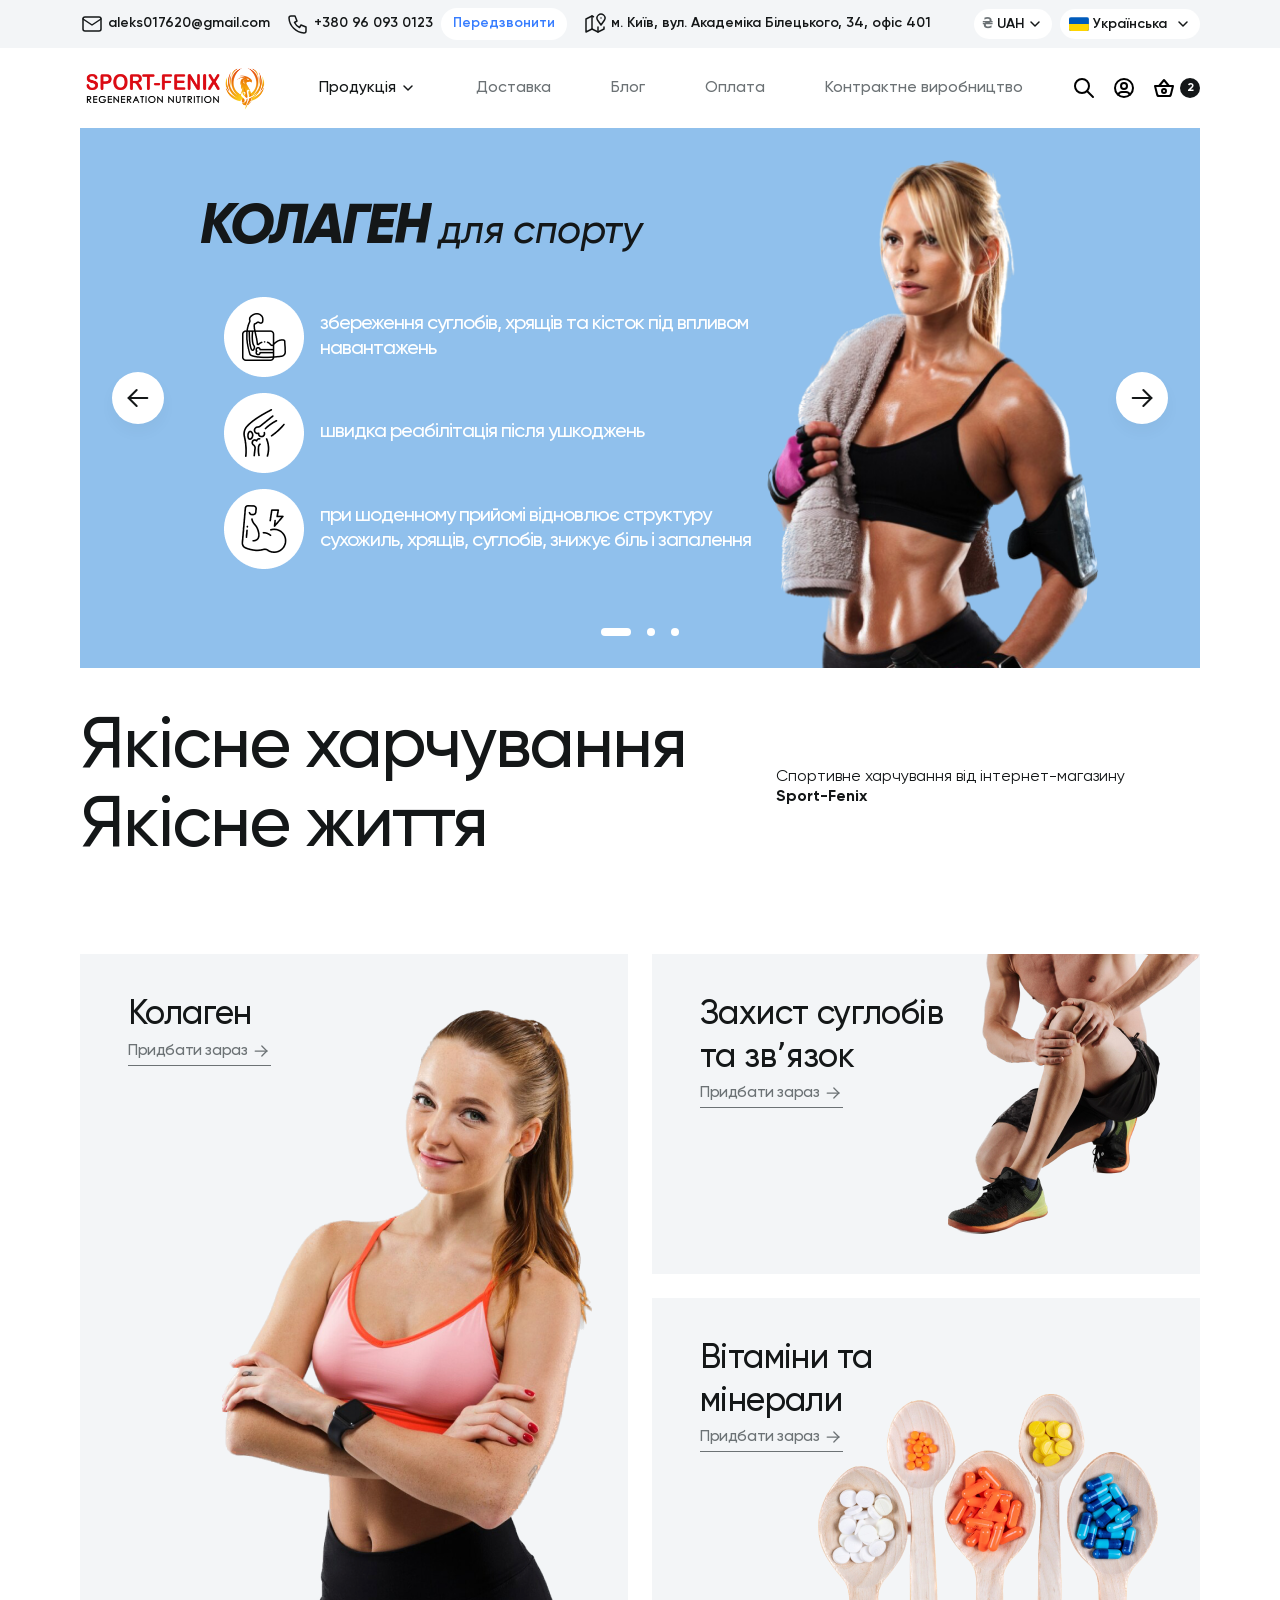
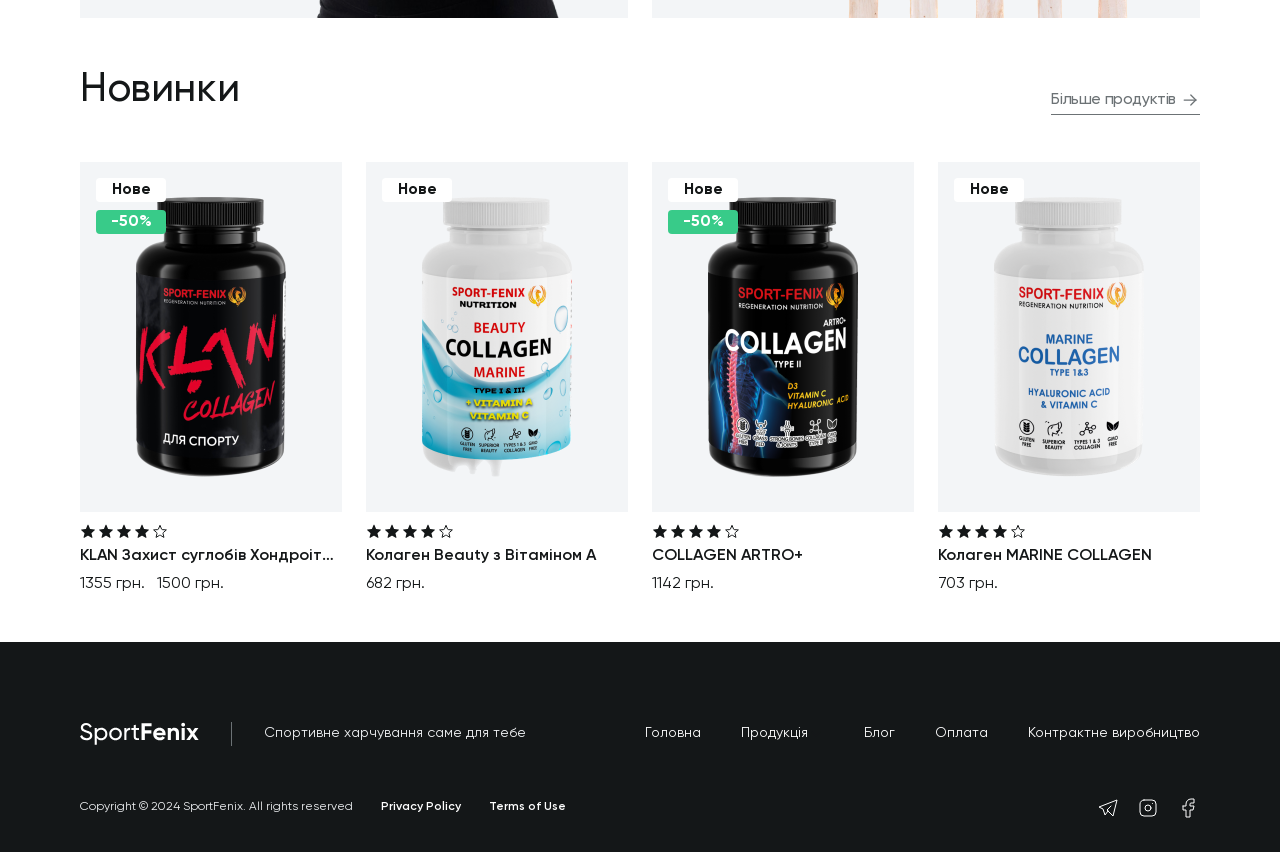
==== commit c85eb415: "product" ====
--- a/index.html
+++ b/index.html
@@ -252,7 +252,7 @@
                     <ul class="banner__list">
                         <li style="background-image: url(assets/images/hero/girl2.png);">
                             <h3>Колаген</h3>
-                            <a href="#">
+                            <a class="more" href="#">
                                 Придбати зараз
                                 <svg width="20" height="20" viewBox="0 0 20 20" fill="none"
                                     xmlns="http://www.w3.org/2000/svg">
@@ -267,7 +267,7 @@
                         </li>
                         <li style="background-image: url(assets/images/hero/leg.png);">
                             <h3>Захист суглобів та звʼязок</h3>
-                            <a href="#">
+                            <a class="more" href="#">
                                 Придбати зараз
                                 <svg width="20" height="20" viewBox="0 0 20 20" fill="none"
                                     xmlns="http://www.w3.org/2000/svg">
@@ -282,7 +282,7 @@
                         </li>
                         <li style="background-image: url(assets/images/hero/spoon.png);">
                             <h3>Вітаміни та мінерали</h3>
-                            <a href="#">
+                            <a class="more" href="#">
                                 Придбати зараз
                                 <svg width="20" height="20" viewBox="0 0 20 20" fill="none"
                                     xmlns="http://www.w3.org/2000/svg">
@@ -300,96 +300,234 @@
             </section>
             <section class="products">
                 <div class="container">
+                    <h2>Новинки</h2>
+                    <a class="more" href="#">
+                        Більше продуктів
+                        <svg width="20" height="20" viewBox="0 0 20 20" fill="none" xmlns="http://www.w3.org/2000/svg">
+                            <path d="M4.16666 10H15.8333" stroke="#6C7275" stroke-width="1.25" stroke-linecap="round"
+                                stroke-linejoin="round" />
+                            <path d="M10.8333 15L15.8333 10" stroke="#6C7275" stroke-width="1.25" stroke-linecap="round"
+                                stroke-linejoin="round" />
+                            <path d="M10.8333 5L15.8333 10" stroke="#6C7275" stroke-width="1.25" stroke-linecap="round"
+                                stroke-linejoin="round" />
+                        </svg>
+                    </a>
                     <div class="swiper" id="products">
-                    <ul class="swiper-wrapper products__list">
-                        <li class="swiper-slide">
-                            <div class="product__img">
-                                <img src="assets/images/products/1png" alt="">
-                            </div>
-                        </li>
-                    </ul>
-                    <div class="swiper__navigation">
-                        <div class="swiper-pagination products-pagination"></div>
-                        <div class="swiper__navigation-buttons">
-                            <div class="swiper-button-prev products-button-prev"></div>
-                            <div class="swiper-button-next products-button-next"></div>
+                        <ul class="swiper-wrapper products__list">
+                            <li class="swiper-slide product">
+                                <div class="product__img">
+                                    <span class="new">Нове</span>
+                                    <span class="sale">-50%</span>
+                                    <button class="wishlist">
+                                        <svg width="20" height="20" viewBox="0 0 20 20" fill="none"
+                                            xmlns="http://www.w3.org/2000/svg">
+                                            <path fill-rule="evenodd" clip-rule="evenodd"
+                                                d="M10.577 5.76422C10.2546 6.07365 9.74545 6.07365 9.42301 5.76422L8.84601 5.2105C8.17065 4.56239 7.25829 4.16667 6.25001 4.16667C4.17894 4.16667 2.50001 5.8456 2.50001 7.91667C2.50001 9.90219 3.57483 11.5417 5.12647 12.8888C6.67944 14.237 8.53618 15.1312 9.64555 15.5876C9.87751 15.683 10.1225 15.683 10.3545 15.5876C11.4638 15.1312 13.3206 14.237 14.8735 12.8888C16.4252 11.5417 17.5 9.90218 17.5 7.91667C17.5 5.8456 15.8211 4.16667 13.75 4.16667C12.7417 4.16667 11.8294 4.56239 11.154 5.2105L10.577 5.76422ZM10 4.00798C9.02676 3.074 7.70542 2.5 6.25001 2.5C3.25847 2.5 0.833344 4.92512 0.833344 7.91667C0.833344 13.2235 6.64196 16.1542 9.0115 17.1289C9.64965 17.3914 10.3504 17.3914 10.9885 17.1289C13.3581 16.1542 19.1667 13.2235 19.1667 7.91667C19.1667 4.92512 16.7416 2.5 13.75 2.5C12.2946 2.5 10.9733 3.074 10 4.00798Z"
+                                                fill="#6C7275" />
+                                        </svg>
+                                    </button>
+                                    <img src="assets/images/products/image1.png" alt="">
+                                    <button class="button">Додати у корзину</button>
+                                </div>
+                                <div class="product__rating">
+                                    <img src="assets/images/icons/star-icon-full.svg" alt="">
+                                    <img src="assets/images/icons/star-icon-full.svg" alt="">
+                                    <img src="assets/images/icons/star-icon-full.svg" alt="">
+                                    <img src="assets/images/icons/star-icon-full.svg" alt="">
+                                    <img src="assets/images/icons/star-icon.svg" alt="">
+                                </div>
+                                <h5>KLAN Захист суглобів Хондроіти KLAN Захист суглобів Хондроіти</h5>
+                                <div class="product__price">
+                                    <span class="price">1355 грн.</span>
+                                    <span class="price-old">1500 грн.</span>
+                                </div>
+                            </li>
+                            <li class="swiper-slide product">
+                                <div class="product__img">
+                                    <span class="new">Нове</span>
+                                    <button class="wishlist">
+                                        <svg width="20" height="20" viewBox="0 0 20 20" fill="none"
+                                            xmlns="http://www.w3.org/2000/svg">
+                                            <path fill-rule="evenodd" clip-rule="evenodd"
+                                                d="M10.577 5.76422C10.2546 6.07365 9.74545 6.07365 9.42301 5.76422L8.84601 5.2105C8.17065 4.56239 7.25829 4.16667 6.25001 4.16667C4.17894 4.16667 2.50001 5.8456 2.50001 7.91667C2.50001 9.90219 3.57483 11.5417 5.12647 12.8888C6.67944 14.237 8.53618 15.1312 9.64555 15.5876C9.87751 15.683 10.1225 15.683 10.3545 15.5876C11.4638 15.1312 13.3206 14.237 14.8735 12.8888C16.4252 11.5417 17.5 9.90218 17.5 7.91667C17.5 5.8456 15.8211 4.16667 13.75 4.16667C12.7417 4.16667 11.8294 4.56239 11.154 5.2105L10.577 5.76422ZM10 4.00798C9.02676 3.074 7.70542 2.5 6.25001 2.5C3.25847 2.5 0.833344 4.92512 0.833344 7.91667C0.833344 13.2235 6.64196 16.1542 9.0115 17.1289C9.64965 17.3914 10.3504 17.3914 10.9885 17.1289C13.3581 16.1542 19.1667 13.2235 19.1667 7.91667C19.1667 4.92512 16.7416 2.5 13.75 2.5C12.2946 2.5 10.9733 3.074 10 4.00798Z"
+                                                fill="#6C7275" />
+                                        </svg>
+                                    </button>
+                                    <img src="assets/images/products/image2.png" alt="">
+                                    <button class="button">Додати у корзину</button>
+                                </div>
+                                <div class="product__rating">
+                                    <img src="assets/images/icons/star-icon-full.svg" alt="">
+                                    <img src="assets/images/icons/star-icon-full.svg" alt="">
+                                    <img src="assets/images/icons/star-icon-full.svg" alt="">
+                                    <img src="assets/images/icons/star-icon-full.svg" alt="">
+                                    <img src="assets/images/icons/star-icon.svg" alt="">
+                                </div>
+                                <h5>Колаген Beauty з Вітаміном А</h5>
+                                <div class="product__price">
+                                    <span class="price">682 грн.</span>
+                                </div>
+                            </li>
+                            <li class="swiper-slide product">
+                                <div class="product__img">
+                                    <span class="new">Нове</span>
+                                    <span class="sale">-50%</span>
+                                    <button class="wishlist">
+                                        <svg width="20" height="20" viewBox="0 0 20 20" fill="none"
+                                            xmlns="http://www.w3.org/2000/svg">
+                                            <path fill-rule="evenodd" clip-rule="evenodd"
+                                                d="M10.577 5.76422C10.2546 6.07365 9.74545 6.07365 9.42301 5.76422L8.84601 5.2105C8.17065 4.56239 7.25829 4.16667 6.25001 4.16667C4.17894 4.16667 2.50001 5.8456 2.50001 7.91667C2.50001 9.90219 3.57483 11.5417 5.12647 12.8888C6.67944 14.237 8.53618 15.1312 9.64555 15.5876C9.87751 15.683 10.1225 15.683 10.3545 15.5876C11.4638 15.1312 13.3206 14.237 14.8735 12.8888C16.4252 11.5417 17.5 9.90218 17.5 7.91667C17.5 5.8456 15.8211 4.16667 13.75 4.16667C12.7417 4.16667 11.8294 4.56239 11.154 5.2105L10.577 5.76422ZM10 4.00798C9.02676 3.074 7.70542 2.5 6.25001 2.5C3.25847 2.5 0.833344 4.92512 0.833344 7.91667C0.833344 13.2235 6.64196 16.1542 9.0115 17.1289C9.64965 17.3914 10.3504 17.3914 10.9885 17.1289C13.3581 16.1542 19.1667 13.2235 19.1667 7.91667C19.1667 4.92512 16.7416 2.5 13.75 2.5C12.2946 2.5 10.9733 3.074 10 4.00798Z"
+                                                fill="#6C7275" />
+                                        </svg>
+                                    </button>
+                                    <img src="assets/images/products/image3.png" alt="">
+                                    <button class="button">Додати у корзину</button>
+                                </div>
+                                <div class="product__rating">
+                                    <img src="assets/images/icons/star-icon-full.svg" alt="">
+                                    <img src="assets/images/icons/star-icon-full.svg" alt="">
+                                    <img src="assets/images/icons/star-icon-full.svg" alt="">
+                                    <img src="assets/images/icons/star-icon-full.svg" alt="">
+                                    <img src="assets/images/icons/star-icon.svg" alt="">
+                                </div>
+                                <h5>COLLAGEN ARTRO+</h5>
+                                <div class="product__price">
+                                    <span class="price">1142 грн.</span>
+                                </div>
+                            </li>
+                            <li class="swiper-slide product">
+                                <div class="product__img">
+                                    <span class="new">Нове</span>
+                                    <button class="wishlist">
+                                        <svg width="20" height="20" viewBox="0 0 20 20" fill="none"
+                                            xmlns="http://www.w3.org/2000/svg">
+                                            <path fill-rule="evenodd" clip-rule="evenodd"
+                                                d="M10.577 5.76422C10.2546 6.07365 9.74545 6.07365 9.42301 5.76422L8.84601 5.2105C8.17065 4.56239 7.25829 4.16667 6.25001 4.16667C4.17894 4.16667 2.50001 5.8456 2.50001 7.91667C2.50001 9.90219 3.57483 11.5417 5.12647 12.8888C6.67944 14.237 8.53618 15.1312 9.64555 15.5876C9.87751 15.683 10.1225 15.683 10.3545 15.5876C11.4638 15.1312 13.3206 14.237 14.8735 12.8888C16.4252 11.5417 17.5 9.90218 17.5 7.91667C17.5 5.8456 15.8211 4.16667 13.75 4.16667C12.7417 4.16667 11.8294 4.56239 11.154 5.2105L10.577 5.76422ZM10 4.00798C9.02676 3.074 7.70542 2.5 6.25001 2.5C3.25847 2.5 0.833344 4.92512 0.833344 7.91667C0.833344 13.2235 6.64196 16.1542 9.0115 17.1289C9.64965 17.3914 10.3504 17.3914 10.9885 17.1289C13.3581 16.1542 19.1667 13.2235 19.1667 7.91667C19.1667 4.92512 16.7416 2.5 13.75 2.5C12.2946 2.5 10.9733 3.074 10 4.00798Z"
+                                                fill="#6C7275" />
+                                        </svg>
+                                    </button>
+                                    <img src="assets/images/products/image4.png" alt="">
+                                    <button class="button">Додати у корзину</button>
+                                </div>
+                                <div class="product__rating">
+                                    <img src="assets/images/icons/star-icon-full.svg" alt="">
+                                    <img src="assets/images/icons/star-icon-full.svg" alt="">
+                                    <img src="assets/images/icons/star-icon-full.svg" alt="">
+                                    <img src="assets/images/icons/star-icon-full.svg" alt="">
+                                    <img src="assets/images/icons/star-icon.svg" alt="">
+                                </div>
+                                <h5>Колаген MARINE COLLAGEN</h5>
+                                <div class="product__price">
+                                    <span class="price">703 грн.</span>
+                                </div>
+                            </li>
+                            <li class="swiper-slide product">
+                                <div class="product__img">
+                                    <span class="new">Нове</span>
+                                    <button class="wishlist">
+                                        <svg width="20" height="20" viewBox="0 0 20 20" fill="none"
+                                            xmlns="http://www.w3.org/2000/svg">
+                                            <path fill-rule="evenodd" clip-rule="evenodd"
+                                                d="M10.577 5.76422C10.2546 6.07365 9.74545 6.07365 9.42301 5.76422L8.84601 5.2105C8.17065 4.56239 7.25829 4.16667 6.25001 4.16667C4.17894 4.16667 2.50001 5.8456 2.50001 7.91667C2.50001 9.90219 3.57483 11.5417 5.12647 12.8888C6.67944 14.237 8.53618 15.1312 9.64555 15.5876C9.87751 15.683 10.1225 15.683 10.3545 15.5876C11.4638 15.1312 13.3206 14.237 14.8735 12.8888C16.4252 11.5417 17.5 9.90218 17.5 7.91667C17.5 5.8456 15.8211 4.16667 13.75 4.16667C12.7417 4.16667 11.8294 4.56239 11.154 5.2105L10.577 5.76422ZM10 4.00798C9.02676 3.074 7.70542 2.5 6.25001 2.5C3.25847 2.5 0.833344 4.92512 0.833344 7.91667C0.833344 13.2235 6.64196 16.1542 9.0115 17.1289C9.64965 17.3914 10.3504 17.3914 10.9885 17.1289C13.3581 16.1542 19.1667 13.2235 19.1667 7.91667C19.1667 4.92512 16.7416 2.5 13.75 2.5C12.2946 2.5 10.9733 3.074 10 4.00798Z"
+                                                fill="#6C7275" />
+                                        </svg>
+                                    </button>
+                                    <img src="assets/images/products/image1.png" alt="">
+                                    <button class="button">Додати у корзину</button>
+                                </div>
+                                <div class="product__rating">
+                                    <img src="assets/images/icons/star-icon-full.svg" alt="">
+                                    <img src="assets/images/icons/star-icon-full.svg" alt="">
+                                    <img src="assets/images/icons/star-icon-full.svg" alt="">
+                                    <img src="assets/images/icons/star-icon-full.svg" alt="">
+                                    <img src="assets/images/icons/star-icon.svg" alt="">
+                                </div>
+                                <h5>Колаген Collagen Marine</h5>
+                                <div class="product__price">
+                                    <span class="price">711 грн.</span>
+                                </div>
+                            </li>
+                        </ul>
+                        <div class="swiper__navigation">
+                            <div class="swiper-pagination products-pagination"></div>
                         </div>
                     </div>
                 </div>
-    </div>
-    </section>
-    </main>
-
-    <footer class="footer">
-        <div class="wrapper container">
-            <a href="index.html" class="footer__logo logo">
-                <img src="assets/images/header/SportFenix.svg" alt="logo">
-                <span></span>
-                <p>Спортивне харчування саме для тебе</p>
-            </a>
-            <nav class="footer__navigation navigation">
-                <ul class="navigation__list">
-                    <li class="menu-item">
-                        <a href="index.html">Головна</a>
-                    </li>
-                    <li class="menu-item menu-item-has-children current-menu-item">
-                        <a href="#">Продукція </a>
-                        <ul class="sub-menu">
-                            <li><a href="#">Амінокислоти</a></li>
-                            <li><a href="#">Креатиновмісні</a></li>
-                            <li><a href="#">Захист суглобів та зв'язок</a></li>
-                            <li><a href="#">Протеїн</a></li>
-                            <li><a href="#">Підвищення тестостерону</a></li>
-                            <li><a href="#">Колаген</a></li>
-                            <li><a href="#">Жироспалювачі</a></li>
-                            <li><a href="#">Омега та Рибій жир</a></li>
-                            <li><a href="#">Вітаміни та мінерали</a></li>
-                        </ul>
-                    </li>
-                    <li class="menu-item">
-                        <a href="blog.html">Блог </a>
-                    </li>
-                    <li class="menu-item">
-                        <a href="payment.html">Оплата </a>
-                    </li>
-                    <li class="menu-item">
-                        <a href="production.html">Контрактне виробництво </a>
-                    </li>
-                </ul>
-            </nav>
-        </div>
-        <div class="wrapper container">
-            <div class="info">
-                <p class="copy">Copyright © 2024 SportFenix. All rights reserved</p>
-                <a href="#">Privacy Policy</a>
-                <a href="#">Terms of Use</a>
+            </section>
+        </main>
+
+        <footer class="footer">
+            <div class="wrapper container">
+                <a href="index.html" class="footer__logo logo">
+                    <img src="assets/images/header/SportFenix.svg" alt="logo">
+                    <span></span>
+                    <p>Спортивне харчування саме для тебе</p>
+                </a>
+                <nav class="footer__navigation navigation">
+                    <ul class="navigation__list">
+                        <li class="menu-item">
+                            <a href="index.html">Головна</a>
+                        </li>
+                        <li class="menu-item menu-item-has-children current-menu-item">
+                            <a href="#">Продукція </a>
+                            <ul class="sub-menu">
+                                <li><a href="#">Амінокислоти</a></li>
+                                <li><a href="#">Креатиновмісні</a></li>
+                                <li><a href="#">Захист суглобів та зв'язок</a></li>
+                                <li><a href="#">Протеїн</a></li>
+                                <li><a href="#">Підвищення тестостерону</a></li>
+                                <li><a href="#">Колаген</a></li>
+                                <li><a href="#">Жироспалювачі</a></li>
+                                <li><a href="#">Омега та Рибій жир</a></li>
+                                <li><a href="#">Вітаміни та мінерали</a></li>
+                            </ul>
+                        </li>
+                        <li class="menu-item">
+                            <a href="blog.html">Блог </a>
+                        </li>
+                        <li class="menu-item">
+                            <a href="payment.html">Оплата </a>
+                        </li>
+                        <li class="menu-item">
+                            <a href="production.html">Контрактне виробництво </a>
+                        </li>
+                    </ul>
+                </nav>
             </div>
-            <div class="social">
-                <a href="#">
-                    <svg width="24" height="24" viewBox="0 0 24 24" fill="none" xmlns="http://www.w3.org/2000/svg">
-                        <path d="M15 10L11 14L17 20L21 4L3 11L7 13L9 19L12 15" stroke="white" stroke-linecap="round"
-                            stroke-linejoin="round" />
-                    </svg>
-                </a>
-                <a href="#"><svg width="24" height="24" viewBox="0 0 24 24" fill="none"
-                        xmlns="http://www.w3.org/2000/svg">
-                        <rect x="4" y="4" width="16" height="16" rx="4" stroke="white" stroke-linecap="round"
-                            stroke-linejoin="round" />
-                        <circle cx="12" cy="12" r="3" stroke="white" stroke-linecap="round" stroke-linejoin="round" />
-                        <path d="M16.5 7.49999V7.50099" stroke="white" stroke-linecap="round" stroke-linejoin="round" />
-                    </svg>
-                </a>
-                <a href="#"><svg width="24" height="24" viewBox="0 0 24 24" fill="none"
-                        xmlns="http://www.w3.org/2000/svg">
-                        <path
-                            d="M7 10V14H10V21H14V14H17L18 10H14V8C14 7.44772 14.4477 7 15 7H18V3H15C12.2386 3 10 5.23858 10 8V10H7"
-                            stroke="white" stroke-linecap="round" stroke-linejoin="round" />
-                    </svg>
-                </a>
+            <div class="wrapper container">
+                <div class="info">
+                    <p class="copy">Copyright © 2024 SportFenix. All rights reserved</p>
+                    <a href="#">Privacy Policy</a>
+                    <a href="#">Terms of Use</a>
+                </div>
+                <div class="social">
+                    <a href="#">
+                        <svg width="24" height="24" viewBox="0 0 24 24" fill="none" xmlns="http://www.w3.org/2000/svg">
+                            <path d="M15 10L11 14L17 20L21 4L3 11L7 13L9 19L12 15" stroke="white" stroke-linecap="round"
+                                stroke-linejoin="round" />
+                        </svg>
+                    </a>
+                    <a href="#"><svg width="24" height="24" viewBox="0 0 24 24" fill="none"
+                            xmlns="http://www.w3.org/2000/svg">
+                            <rect x="4" y="4" width="16" height="16" rx="4" stroke="white" stroke-linecap="round"
+                                stroke-linejoin="round" />
+                            <circle cx="12" cy="12" r="3" stroke="white" stroke-linecap="round"
+                                stroke-linejoin="round" />
+                            <path d="M16.5 7.49999V7.50099" stroke="white" stroke-linecap="round"
+                                stroke-linejoin="round" />
+                        </svg>
+                    </a>
+                    <a href="#"><svg width="24" height="24" viewBox="0 0 24 24" fill="none"
+                            xmlns="http://www.w3.org/2000/svg">
+                            <path
+                                d="M7 10V14H10V21H14V14H17L18 10H14V8C14 7.44772 14.4477 7 15 7H18V3H15C12.2386 3 10 5.23858 10 8V10H7"
+                                stroke="white" stroke-linecap="round" stroke-linejoin="round" />
+                        </svg>
+                    </a>
+                </div>
             </div>
-        </div>
-
-    </footer>
+
+        </footer>
     </div>
 
     <script src="assets/js/jquery.min.js"></script>
--- a/assets/css/style.css
+++ b/assets/css/style.css
@@ -318,6 +318,7 @@
   --color-light-gray: #F3F5F7;
   --color-blue: #377DFF;
   --color-light-blue: #90C0EC;
+  --color-green: #38CB89;
   --color-red: #FD5454;
   --category-blue: #3A8DFF;
   --category-purple: #A23DFF;
@@ -338,9 +339,9 @@
   --section-padding-y: 48px;
   /*body*/
   /*button*/
-  --input-height: 56px;
-  --button-height: 56px;
-  --icon-button-height: 30px;
+  --input-height: 46px;
+  --button-height: 46px;
+  --icon-button-height: 24px;
   --transition-duration: 0.3s;
   /*button*/
 }
@@ -497,7 +498,9 @@
 }
 
 h5 {
-  font-size: clamp(14px, 1.25vw, 14px);
+  font-size: clamp(14px, 1.4285714286vw, 16px);
+  font-weight: 600;
+  line-height: 1.6;
 }
 
 @-webkit-keyframes backAndForth {
@@ -568,7 +571,6 @@
   background-color: transparent;
   border: none;
   cursor: pointer;
-  min-width: 140px;
   height: var(--button-height);
   text-transform: capitalize;
   display: -webkit-box;
@@ -581,61 +583,39 @@
       -ms-flex-pack: center;
           justify-content: center;
   gap: 8px;
-  padding: 0 20px;
-  font-size: clamp(16px, 1.4285714286vw, 16px);
+  padding: 0 24 px;
   font-weight: 500;
-  border-radius: var(--border-radius-large);
+  border-radius: var(--border-radius-small);
   color: var(--color-white);
   background: var(--color-black);
   border: 2px solid var(--color-black);
 }
 @media (hover: hover) {
   .button:hover {
-    color: var(--color-blue);
-    background: var(--color-transparent);
+    color: var(--color-black);
+    background: var(--color-white);
   }
 }
 @media (hover: none) {
   .button:active {
-    color: var(--color-blue);
-    background: var(--color-transparent);
+    color: var(--color-black);
+    background: var(--color-white);
   }
 }
 .button--white {
-  min-width: 163px;
   color: var(--color-black);
   background: var(--color-white);
-  border-color: var(--color-white);
 }
 @media (hover: hover) {
   .button--white:hover {
     color: var(--color-white);
-    background: transparent;
+    background: var(--color-black);
   }
 }
 @media (hover: none) {
   .button--white:active {
     color: var(--color-white);
-    background: transparent;
-  }
-}
-.button--transparent {
-  min-width: 163px;
-  font-size: 16px;
-  color: var(--color-white);
-  background: var(--color-transparent);
-  border: 2px solid var(--color-white);
-}
-@media (hover: hover) {
-  .button--transparent:hover {
-    color: var(--color-black);
-    background: var(--color-white);
-  }
-}
-@media (hover: none) {
-  .button--transparent:active {
-    color: var(--color-black);
-    background: var(--color-white);
+    background: var(--color-black);
   }
 }
 
@@ -1560,6 +1540,7 @@
   position: absolute;
   left: 0;
   top: 100%;
+  z-index: 1;
   -ms-flex-wrap: wrap;
       flex-wrap: wrap;
   gap: 4px 0;
@@ -1698,7 +1679,8 @@
 .banner__list li h3 {
   max-width: 60%;
 }
-.banner__list li a {
+
+.more {
   position: relative;
   display: -webkit-inline-box;
   display: -ms-inline-flexbox;
@@ -1715,24 +1697,167 @@
   color: var(--color-dark-gray);
 }
 @media (hover: hover) {
-  .banner__list li a:hover {
+  .more:hover {
     color: var(--color-blue);
     border-color: var(--color-blue);
   }
-  .banner__list li a:hover svg {
+  .more:hover svg {
     -webkit-animation: backAndForth 1s linear infinite;
             animation: backAndForth 1s linear infinite;
   }
 }
 @media (hover: none) {
-  .banner__list li a:active {
+  .more:active {
     color: var(--color-blue);
     border-color: var(--color-blue);
   }
-  .banner__list li a:active svg {
+  .more:active svg {
     -webkit-animation: backAndForth 1s linear infinite;
             animation: backAndForth 1s linear infinite;
   }
+}
+
+.products {
+  position: relative;
+}
+.products .more {
+  position: absolute;
+  top: 20px;
+  right: 20px;
+}
+.products__list {
+  padding: 48px 0;
+}
+.products__list .product {
+  display: -webkit-box;
+  display: -ms-flexbox;
+  display: flex;
+  -webkit-box-orient: vertical;
+  -webkit-box-direction: normal;
+      -ms-flex-direction: column;
+          flex-direction: column;
+  cursor: pointer;
+}
+@media (hover: hover) {
+  .products__list .product:hover .wishlist, .products__list .product:hover .button {
+    opacity: 1;
+  }
+}
+@media (hover: none) {
+  .products__list .product:active .wishlist, .products__list .product:active .button {
+    opacity: 1;
+  }
+}
+.products__list .product__img {
+  position: relative;
+  display: -webkit-box;
+  display: -ms-flexbox;
+  display: flex;
+  -webkit-box-pack: center;
+      -ms-flex-pack: center;
+          justify-content: center;
+  -webkit-box-align: center;
+      -ms-flex-align: center;
+          align-items: center;
+  padding: 16px;
+  height: 350px;
+  background: var(--color-light-gray) no-repeat center/contain;
+}
+.products__list .product__img span {
+  position: absolute;
+  left: 16px;
+  display: -webkit-box;
+  display: -ms-flexbox;
+  display: flex;
+  -webkit-box-pack: center;
+      -ms-flex-pack: center;
+          justify-content: center;
+  -webkit-box-align: center;
+      -ms-flex-align: center;
+          align-items: center;
+  width: 70px;
+  height: 24px;
+  font-weight: 700;
+  text-align: center;
+  border-radius: 4px;
+}
+.products__list .product__img span.new {
+  top: 16px;
+  background: var(--color-white);
+}
+.products__list .product__img span.sale {
+  top: 48px;
+  color: var(--color-white);
+  background: var(--color-green);
+}
+.products__list .product__img .wishlist {
+  opacity: 0;
+  padding: 0;
+  background-color: transparent;
+  border: none;
+  cursor: pointer;
+  width: 32px;
+  aspect-ratio: 1;
+  display: -webkit-box;
+  display: -ms-flexbox;
+  display: flex;
+  -webkit-box-pack: center;
+      -ms-flex-pack: center;
+          justify-content: center;
+  -webkit-box-align: center;
+      -ms-flex-align: center;
+          align-items: center;
+  position: absolute;
+  top: 16px;
+  right: 16px;
+  color: var(--color-dark-gray);
+  background: var(--color-white);
+  border-radius: 50%;
+  -webkit-box-shadow: 0px 8px 16px -8px rgba(15, 15, 15, 0.1215686275);
+          box-shadow: 0px 8px 16px -8px rgba(15, 15, 15, 0.1215686275);
+}
+@media (hover: hover) {
+  .products__list .product__img .wishlist:hover {
+    color: var(--color-red);
+  }
+}
+@media (hover: none) {
+  .products__list .product__img .wishlist:active {
+    color: var(--color-red);
+  }
+}
+.products__list .product__img .button {
+  position: absolute;
+  bottom: 16px;
+  left: 16px;
+  right: 16px;
+  opacity: 0;
+}
+.products__list .product__rating {
+  margin-top: 12px;
+  display: -webkit-box;
+  display: -ms-flexbox;
+  display: flex;
+  -webkit-box-align: center;
+      -ms-flex-align: center;
+          align-items: center;
+  gap: 2px;
+}
+.products__list .product h5 {
+  margin: 4px 0;
+  display: -webkit-box;
+  -webkit-line-clamp: 1;
+  -webkit-box-orient: vertical;
+  overflow: hidden;
+}
+.products__list .product__price {
+  display: -webkit-box;
+  display: -ms-flexbox;
+  display: flex;
+  -webkit-box-align: center;
+      -ms-flex-align: center;
+          align-items: center;
+  gap: 12px;
 }
 
 .footer {
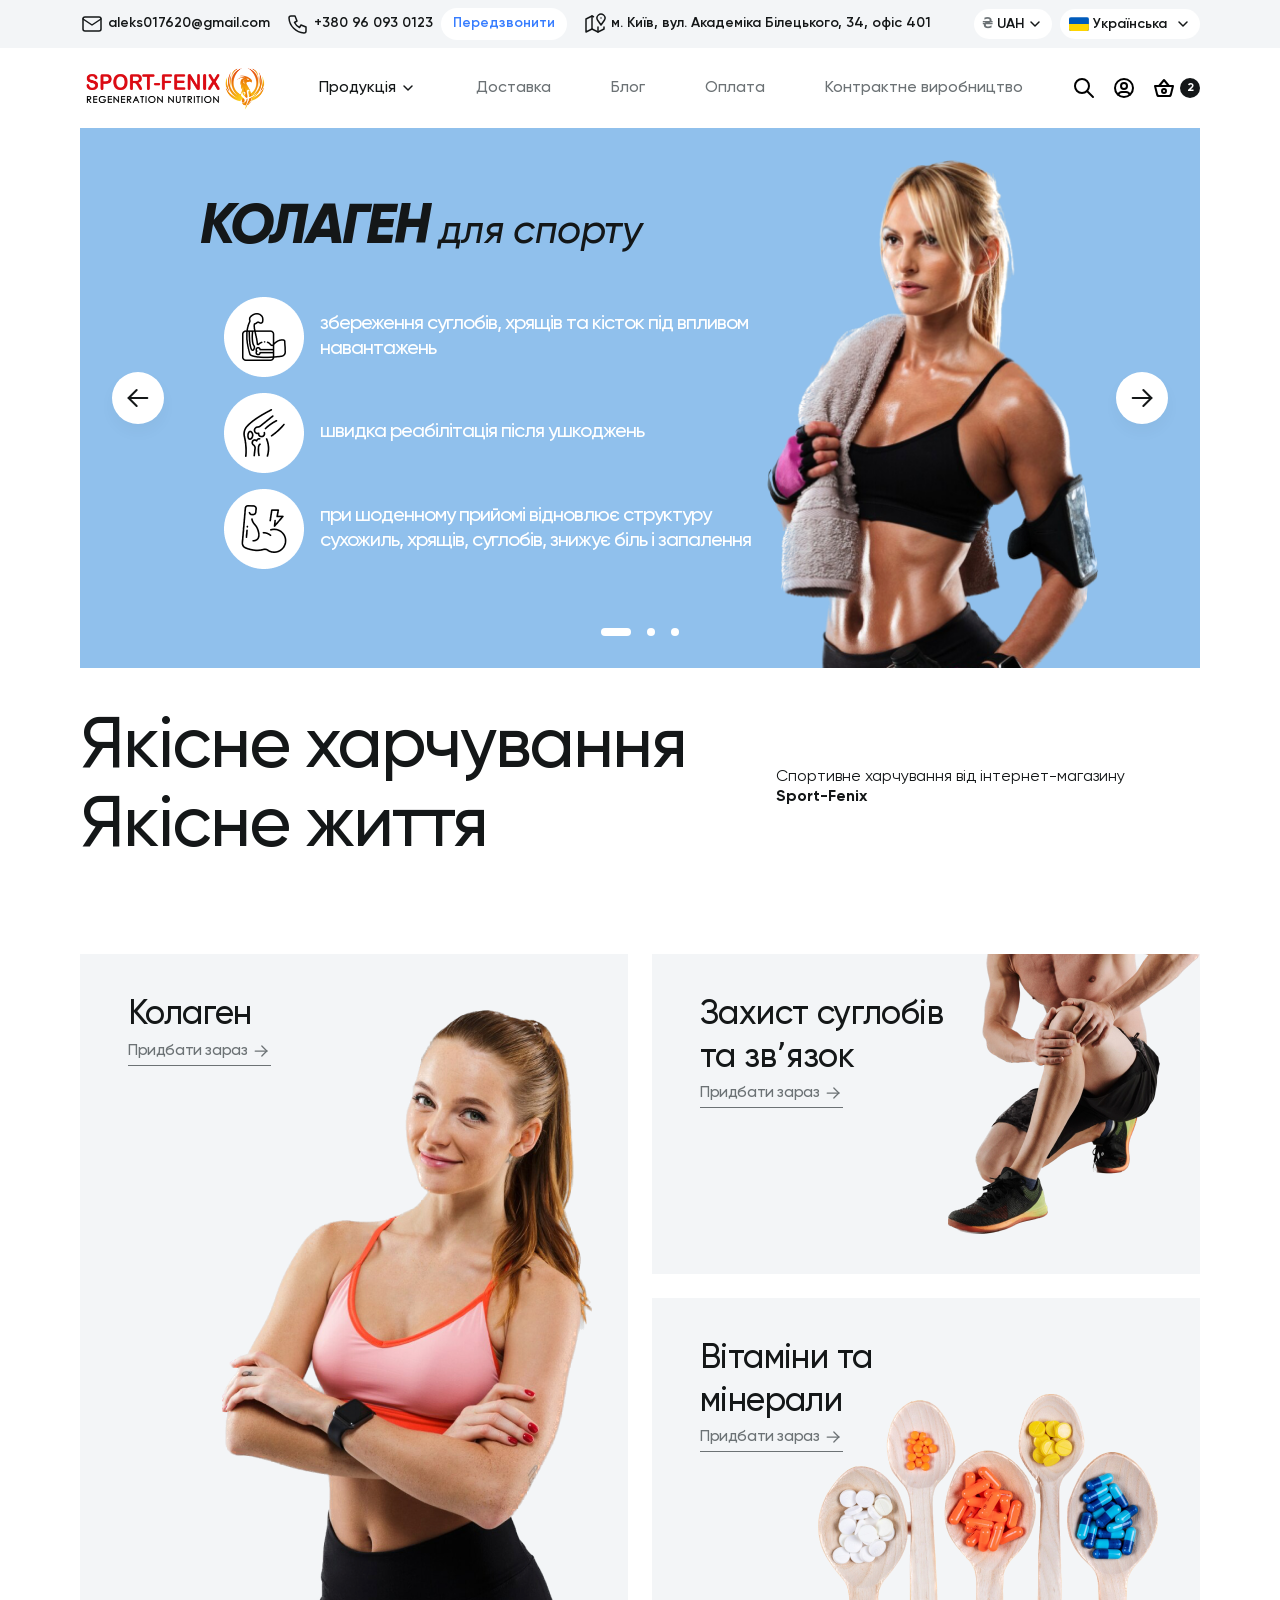
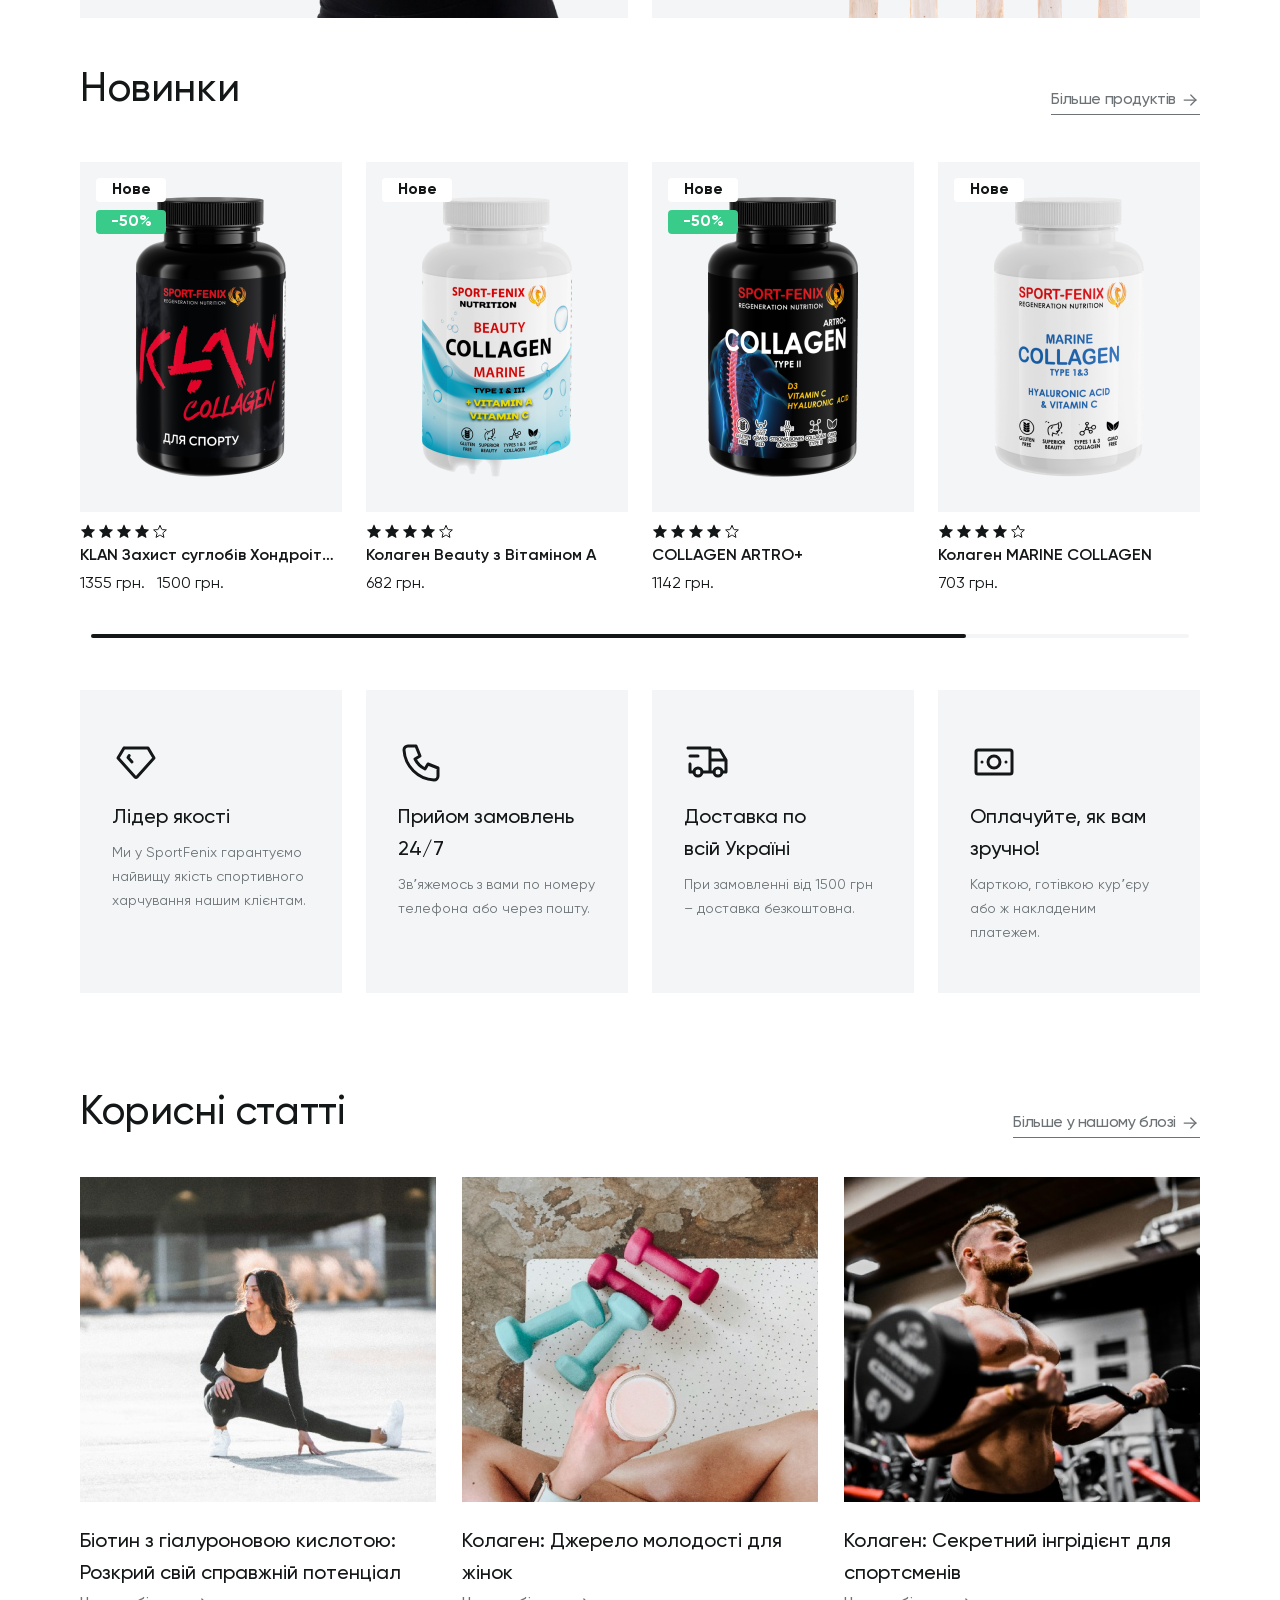
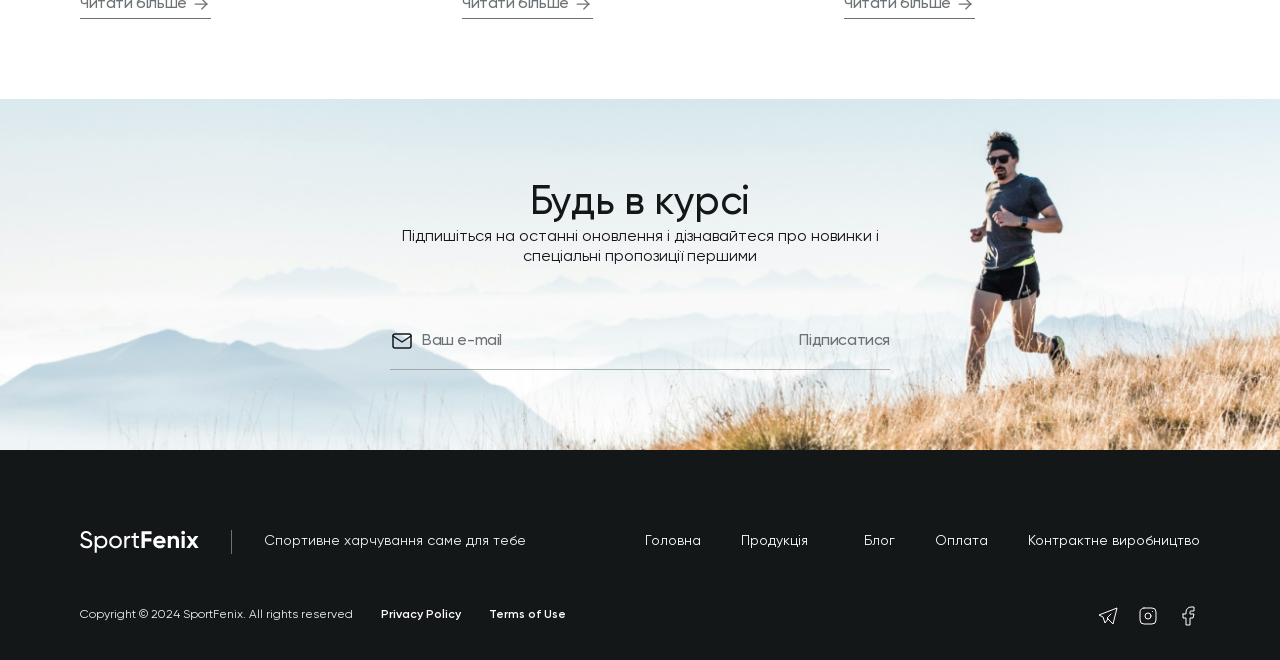
==== commit 154c0ac8: "front page" ====
--- a/index.html
+++ b/index.html
@@ -301,7 +301,7 @@
             <section class="products">
                 <div class="container">
                     <h2>Новинки</h2>
-                    <a class="more" href="#">
+                    <a class="more absolute" href="#">
                         Більше продуктів
                         <svg width="20" height="20" viewBox="0 0 20 20" fill="none" xmlns="http://www.w3.org/2000/svg">
                             <path d="M4.16666 10H15.8333" stroke="#6C7275" stroke-width="1.25" stroke-linecap="round"
@@ -448,10 +448,129 @@
                                 </div>
                             </li>
                         </ul>
-                        <div class="swiper__navigation">
-                            <div class="swiper-pagination products-pagination"></div>
-                        </div>
+                        <!-- If we need scrollbar -->
+                        <div class="swiper-scrollbar"></div>
                     </div>
+                </div>
+            </section>
+            <section class="about">
+                <div class="container">
+                    <ul class="about__list">
+                        <li>
+                            <img src="assets/images/about/diamond.svg" alt="">
+                            <h4>Лідер якості</h4>
+                            <p>
+                                Ми у SportFenix гарантуємо найвищу якість спортивного харчування нашим клієнтам.
+                            </p>
+                        </li>
+                        <li>
+                            <img src="assets/images/about/phone.svg" alt="">
+                            <h4>Прийом замовлень 24/7</h4>
+                            <p>
+                                Звʼяжемось з вами по номеру телефона або через пошту.
+                            </p>
+                        </li>
+                        <li>
+                            <img src="assets/images/about/delivery.svg" alt="">
+                            <h4>Доставка по всій Україні</h4>
+                            <p>
+                                При замовленні від 1500 грн
+                                – доставка безкоштовна.
+                            </p>
+                        </li>
+                        <li>
+                            <img src="assets/images/about/cash-banknote.svg" alt="">
+                            <h4>Оплачуйте, як вам зручно!</h4>
+                            <p>
+                                Карткою, готівкою курʼєру або ж накладеним платежем.
+                            </p>
+                        </li>
+                    </ul>
+                </div>
+            </section>
+            <section class="articles">
+                <div class="container">
+                    <h2>Корисні статті</h2>
+                    <a class="more absolute" href="#">
+                        Більше у нашому блозі
+                        <svg width="20" height="20" viewBox="0 0 20 20" fill="none" xmlns="http://www.w3.org/2000/svg">
+                            <path d="M4.16666 10H15.8333" stroke="#6C7275" stroke-width="1.25" stroke-linecap="round"
+                                stroke-linejoin="round" />
+                            <path d="M10.8333 15L15.8333 10" stroke="#6C7275" stroke-width="1.25" stroke-linecap="round"
+                                stroke-linejoin="round" />
+                            <path d="M10.8333 5L15.8333 10" stroke="#6C7275" stroke-width="1.25" stroke-linecap="round"
+                                stroke-linejoin="round" />
+                        </svg>
+                    </a>
+                    <ul class="articles__list">
+                        <li>
+                            <img src="assets/images/articles/img1.png" alt="">
+                            <a href="#">
+                                <h4>Біотин з гіалуроновою кислотою: Розкрий свій справжній потенціал</h4>
+                            </a>
+                            <a class="more" href="#">
+                                Читати більше
+                                <svg width="20" height="20" viewBox="0 0 20 20" fill="none"
+                                    xmlns="http://www.w3.org/2000/svg">
+                                    <path d="M4.16666 10H15.8333" stroke="#6C7275" stroke-width="1.25"
+                                        stroke-linecap="round" stroke-linejoin="round" />
+                                    <path d="M10.8333 15L15.8333 10" stroke="#6C7275" stroke-width="1.25"
+                                        stroke-linecap="round" stroke-linejoin="round" />
+                                    <path d="M10.8333 5L15.8333 10" stroke="#6C7275" stroke-width="1.25"
+                                        stroke-linecap="round" stroke-linejoin="round" />
+                                </svg>
+                            </a>
+                        </li>
+                        <li>
+                            <img src="assets/images/articles/img2.png" alt="">
+                            <a href="#">
+                                <h4>Колаген: Джерело молодості для жінок</h4>
+                            </a>
+                            <a class="more" href="#">
+                                Читати більше
+                                <svg width="20" height="20" viewBox="0 0 20 20" fill="none"
+                                    xmlns="http://www.w3.org/2000/svg">
+                                    <path d="M4.16666 10H15.8333" stroke="#6C7275" stroke-width="1.25"
+                                        stroke-linecap="round" stroke-linejoin="round" />
+                                    <path d="M10.8333 15L15.8333 10" stroke="#6C7275" stroke-width="1.25"
+                                        stroke-linecap="round" stroke-linejoin="round" />
+                                    <path d="M10.8333 5L15.8333 10" stroke="#6C7275" stroke-width="1.25"
+                                        stroke-linecap="round" stroke-linejoin="round" />
+                                </svg>
+                            </a>
+                        </li>
+                        <li>
+                            <img src="assets/images/articles/img3.png" alt="">
+                            <a href="#">
+                                <h4>Колаген: Секретний інгрідієнт для спортсменів</h4>
+                            </a>
+                            <a class="more" href="#">
+                                Читати більше
+                                <svg width="20" height="20" viewBox="0 0 20 20" fill="none"
+                                    xmlns="http://www.w3.org/2000/svg">
+                                    <path d="M4.16666 10H15.8333" stroke="#6C7275" stroke-width="1.25"
+                                        stroke-linecap="round" stroke-linejoin="round" />
+                                    <path d="M10.8333 15L15.8333 10" stroke="#6C7275" stroke-width="1.25"
+                                        stroke-linecap="round" stroke-linejoin="round" />
+                                    <path d="M10.8333 5L15.8333 10" stroke="#6C7275" stroke-width="1.25"
+                                        stroke-linecap="round" stroke-linejoin="round" />
+                                </svg>
+                            </a>
+                        </li>
+                    </ul>
+                </div>
+            </section>
+            <section class="informed">
+                <h2 class="center">Будь в курсі</h2>
+                <p class="center">
+                    Підпишіться на останні оновлення і дізнавайтеся про новинки і спеціальні пропозиції першими
+                </p>
+                <div class="informed__form">
+                    <form action="#">
+                        <img src="assets/images/icons/mail.svg" alt="">
+                        <input type="email" name="your-email" placeholder="Ваш e-mail">
+                        <button type="submit">Підписатися</button>
+                    </form>
                 </div>
             </section>
         </main>
--- a/assets/css/style.css
+++ b/assets/css/style.css
@@ -411,6 +411,12 @@
   text-align: center;
 }
 
+.absolute {
+  position: absolute !important;
+  top: 20px;
+  right: 20px;
+}
+
 html {
   scroll-behavior: smooth;
 }
@@ -494,7 +500,9 @@
 }
 
 h4 {
-  font-size: clamp(20px, 1.4285714286vw, 16px);
+  font-size: clamp(20px, 1.7857142857vw, 20px);
+  font-weight: 500;
+  line-height: 1.6;
 }
 
 h5 {
@@ -819,21 +827,21 @@
   border: 1px solid var(--color-gray-alt);
 }
 form input::-webkit-input-placeholder, form select::-webkit-input-placeholder, form textarea::-webkit-input-placeholder {
-  color: var(--color-gray);
+  color: var(--color-dark-gray);
 }
 form input::-moz-placeholder, form select::-moz-placeholder, form textarea::-moz-placeholder {
-  color: var(--color-gray);
+  color: var(--color-dark-gray);
 }
 form input:-ms-input-placeholder, form select:-ms-input-placeholder, form textarea:-ms-input-placeholder {
-  color: var(--color-gray);
+  color: var(--color-dark-gray);
 }
 form input::-ms-input-placeholder, form select::-ms-input-placeholder, form textarea::-ms-input-placeholder {
-  color: var(--color-gray);
+  color: var(--color-dark-gray);
 }
 form input::placeholder,
 form select::placeholder,
 form textarea::placeholder {
-  color: var(--color-gray);
+  color: var(--color-dark-gray);
 }
 form input:focus-visible,
 form select:focus-visible,
@@ -1352,6 +1360,13 @@
   right: 32px;
 }
 
+.swiper-scrollbar {
+  background: var(--color-light-gray);
+}
+.swiper-scrollbar-drag {
+  background: var(--color-black);
+}
+
 .header {
   position: relative;
 }
@@ -1717,13 +1732,31 @@
   }
 }
 
+.about {
+  padding: 48px 0;
+}
+.about__list {
+  display: grid;
+  grid-template-columns: repeat(4, 1fr);
+  gap: 24px;
+}
+.about__list li {
+  padding: 48px 32px;
+  background: var(--color-light-gray);
+}
+.about__list li h4 {
+  margin: 16px 0 8px;
+  text-wrap: pretty;
+}
+.about__list li p {
+  font-size: 14px;
+  line-height: 24px;
+  line-height: 1.7;
+  color: var(--color-dark-gray);
+}
+
 .products {
   position: relative;
-}
-.products .more {
-  position: absolute;
-  top: 20px;
-  right: 20px;
 }
 .products__list {
   padding: 48px 0;
@@ -1860,6 +1893,81 @@
   gap: 12px;
 }
 
+.articles {
+  margin-bottom: 80px;
+}
+.articles__list {
+  margin-top: 40px;
+  display: grid;
+  grid-template-columns: repeat(3, 1fr);
+  gap: 26px;
+}
+.articles__list li img {
+  width: 100%;
+  max-height: 325px;
+  -o-object-fit: cover;
+     object-fit: cover;
+  -o-object-position: top;
+     object-position: top;
+}
+.articles__list li h4 {
+  margin-top: 24px;
+}
+
+.informed {
+  padding: 80px 0;
+  background: url(../images/informed-bg.png) no-repeat center/cover;
+}
+.informed h2, .informed p, .informed__form {
+  max-width: 500px;
+  margin: 0 auto;
+}
+.informed form {
+  padding: 12px 0;
+  -webkit-box-orient: horizontal;
+  -webkit-box-direction: normal;
+      -ms-flex-direction: row;
+          flex-direction: row;
+  -webkit-box-align: center;
+      -ms-flex-align: center;
+          align-items: center;
+  gap: 8px;
+  border-bottom: 1px solid rgba(108, 114, 117, 0.5019607843);
+}
+.informed form input {
+  height: 32px;
+  padding: 0;
+  font-family: "Gilroy";
+  font-size: 16px;
+  font-weight: 500;
+  line-height: 2;
+  letter-spacing: -0.4px;
+  background: transparent;
+  border: none;
+}
+.informed form button {
+  padding: 0;
+  background-color: transparent;
+  border: none;
+  cursor: pointer;
+  font-family: "Gilroy";
+  font-size: 16px;
+  font-weight: 500;
+  line-height: 2;
+  letter-spacing: -0.4px;
+  color: var(--color-dark-gray);
+}
+@media (hover: hover) {
+  .informed form button:hover {
+    color: var(--color-blue);
+  }
+}
+@media (hover: none) {
+  .informed form button:active {
+    color: var(--color-blue);
+  }
+}
+
 .footer {
   padding: 80px 0 32px;
   display: -webkit-box;
